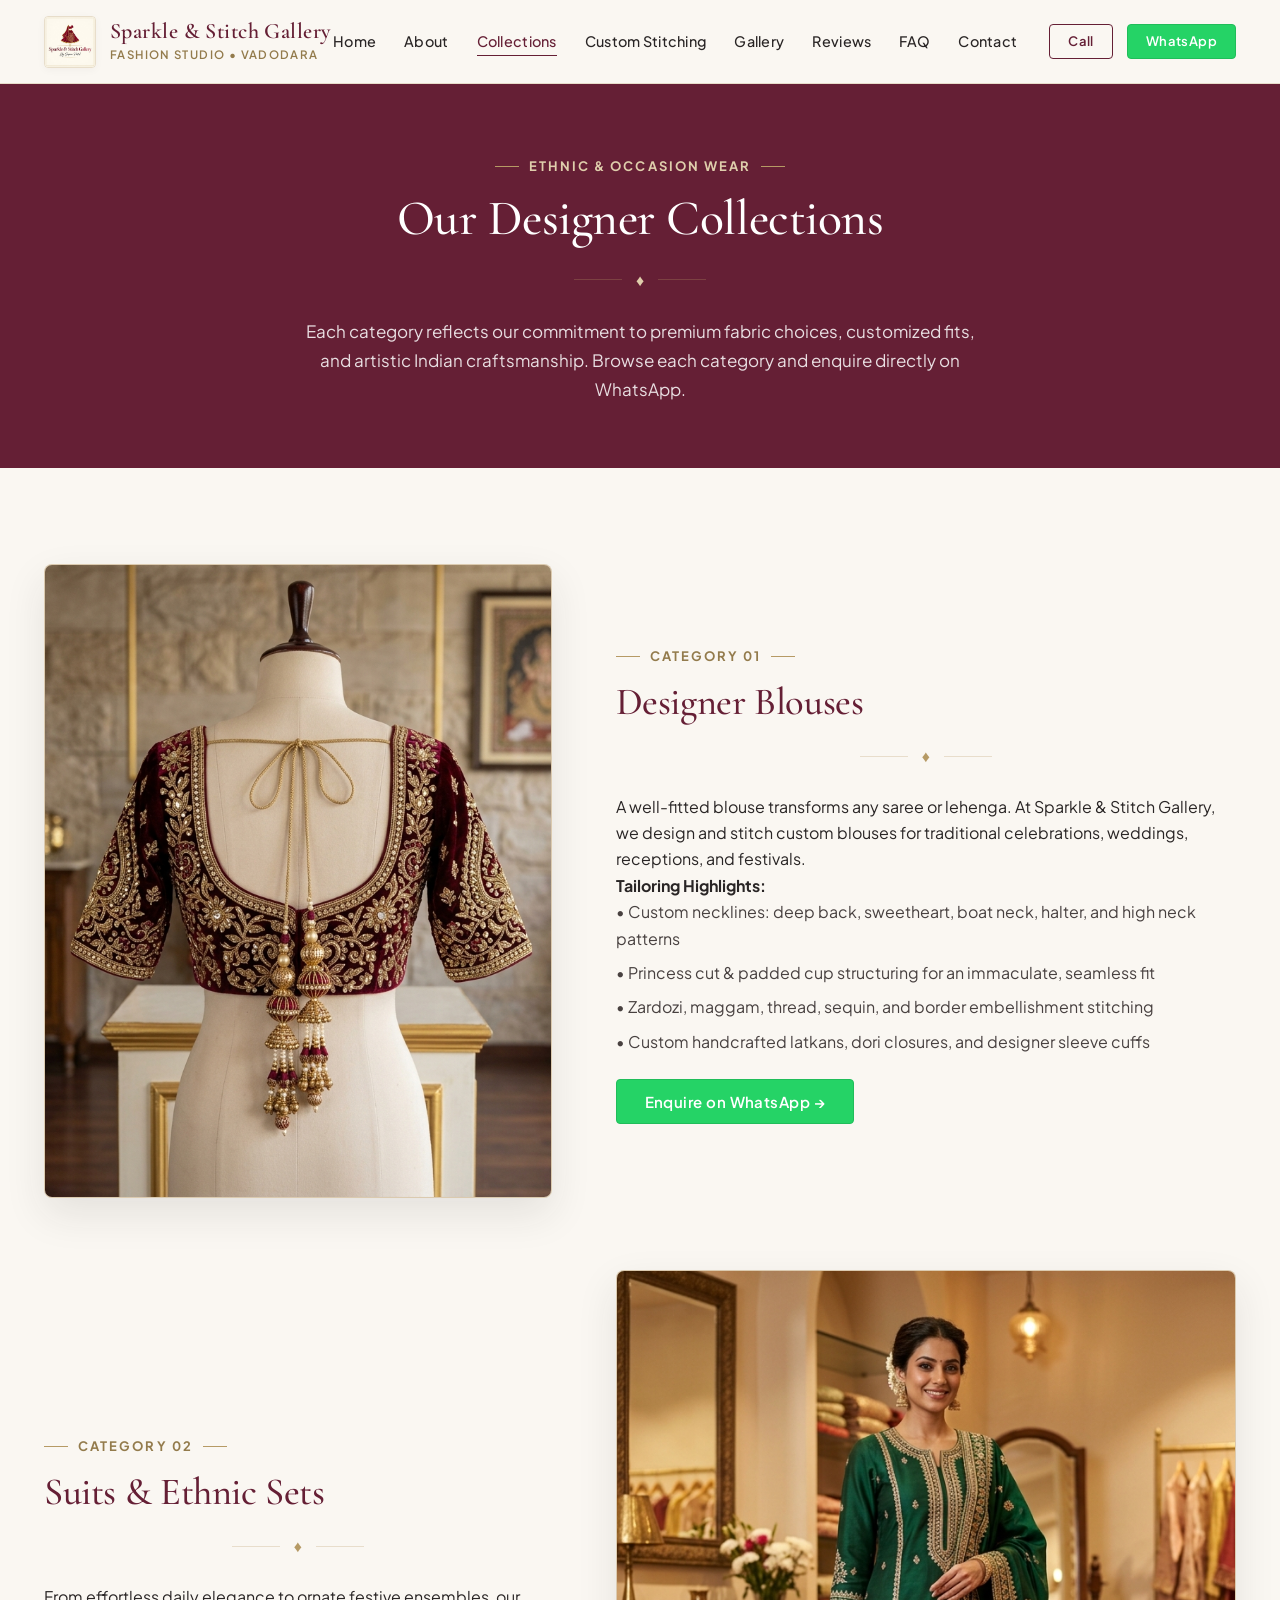
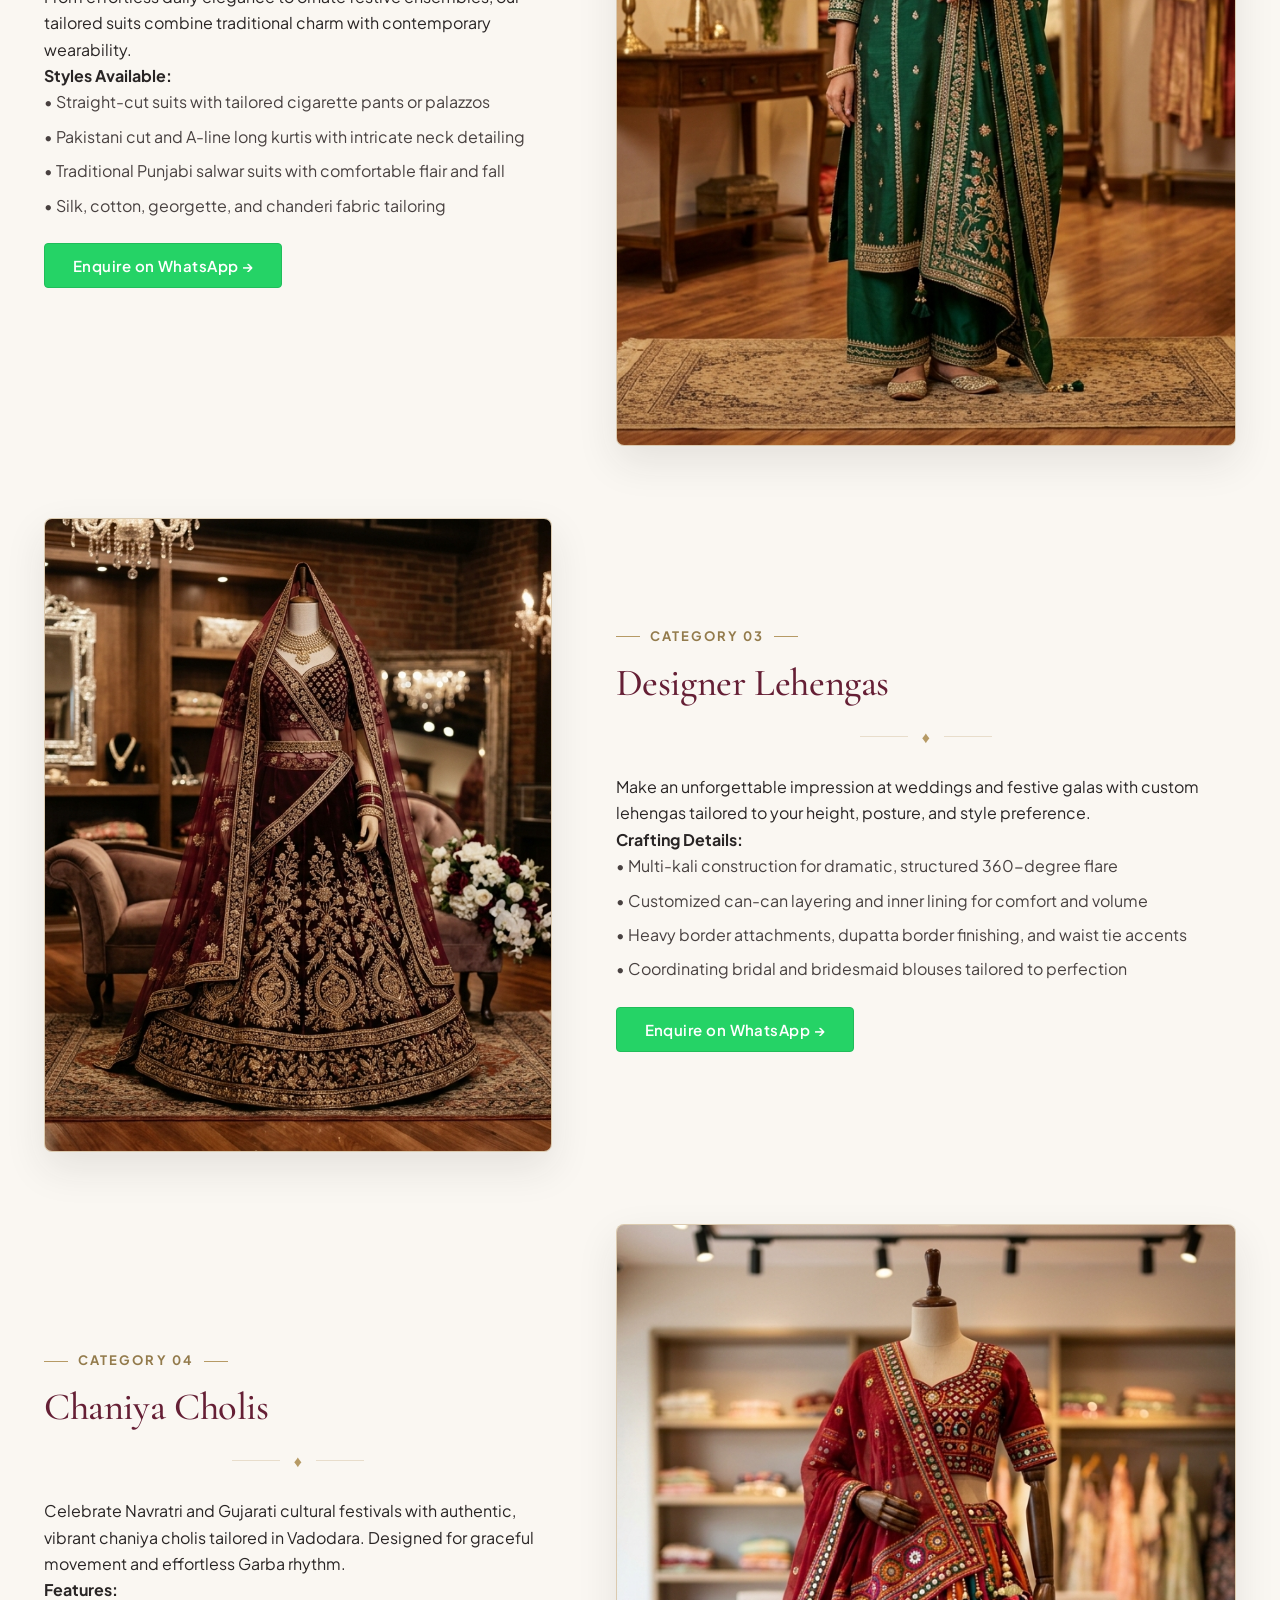
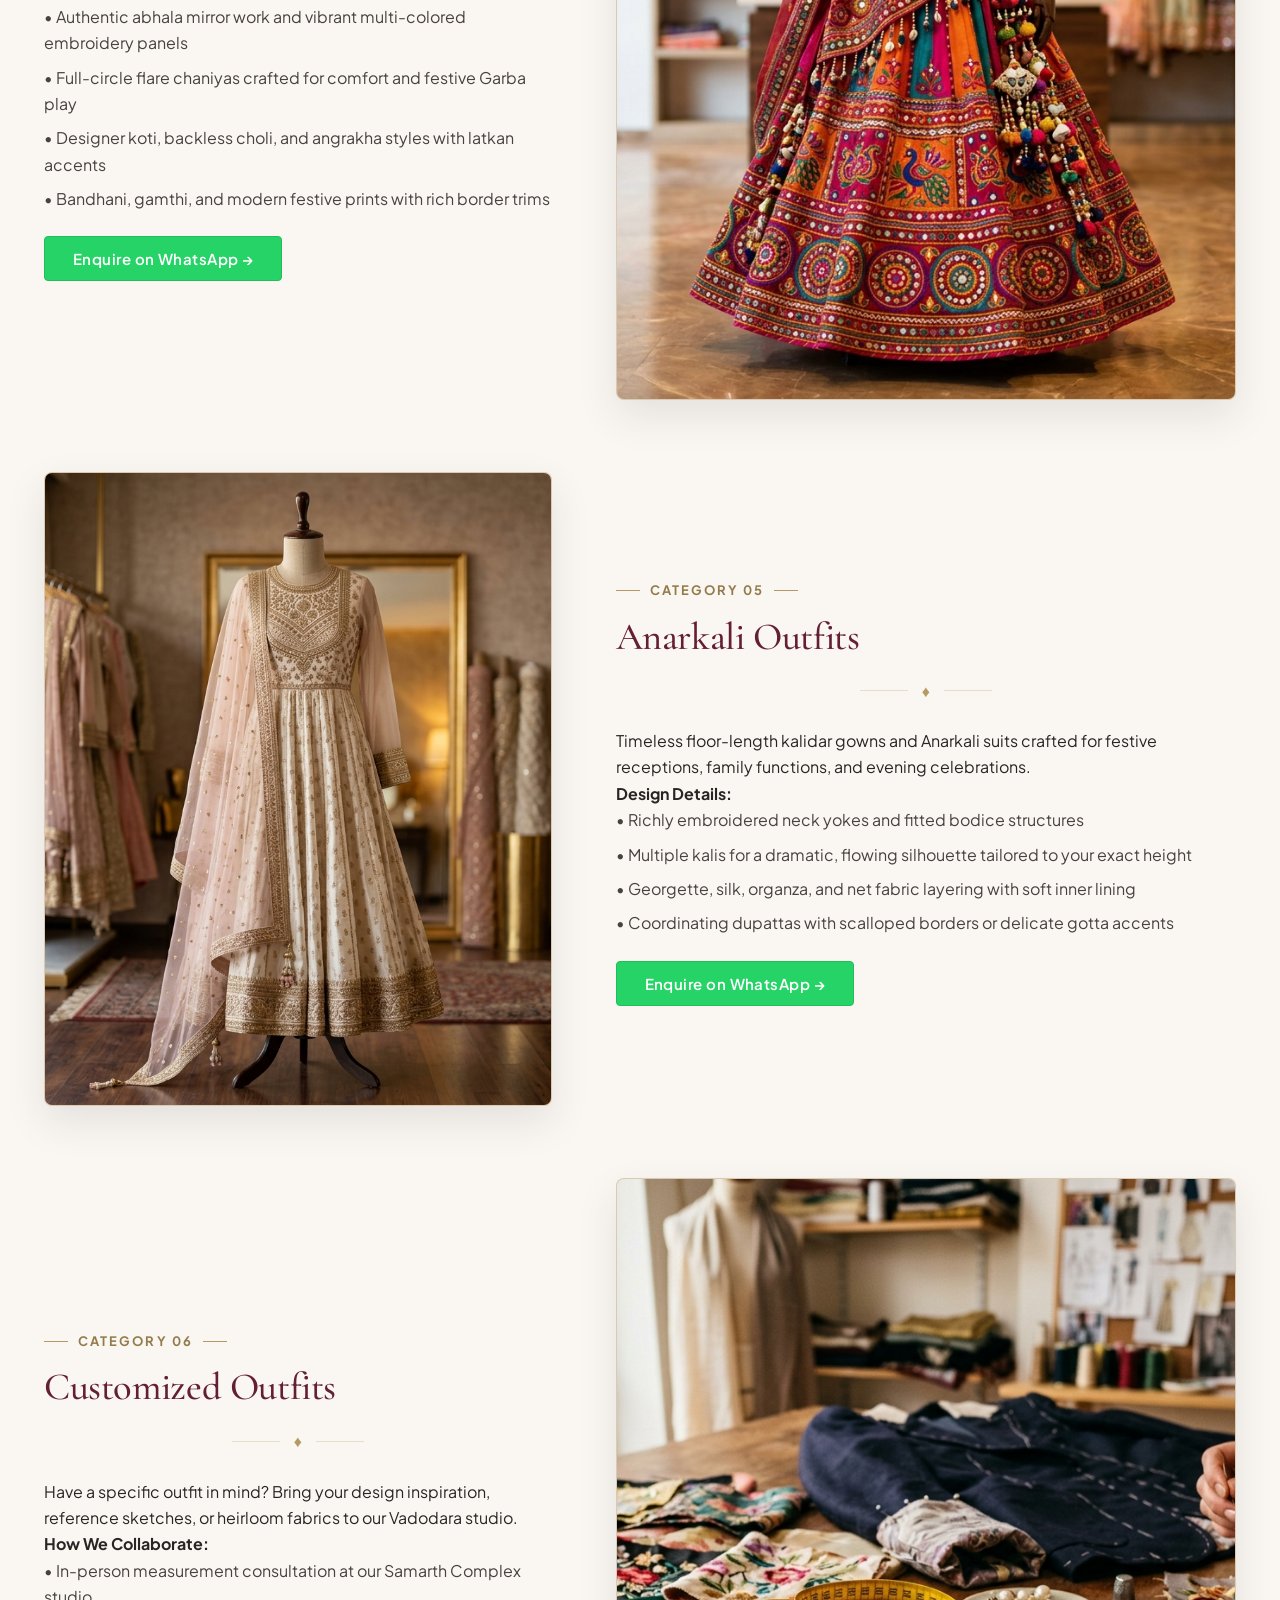
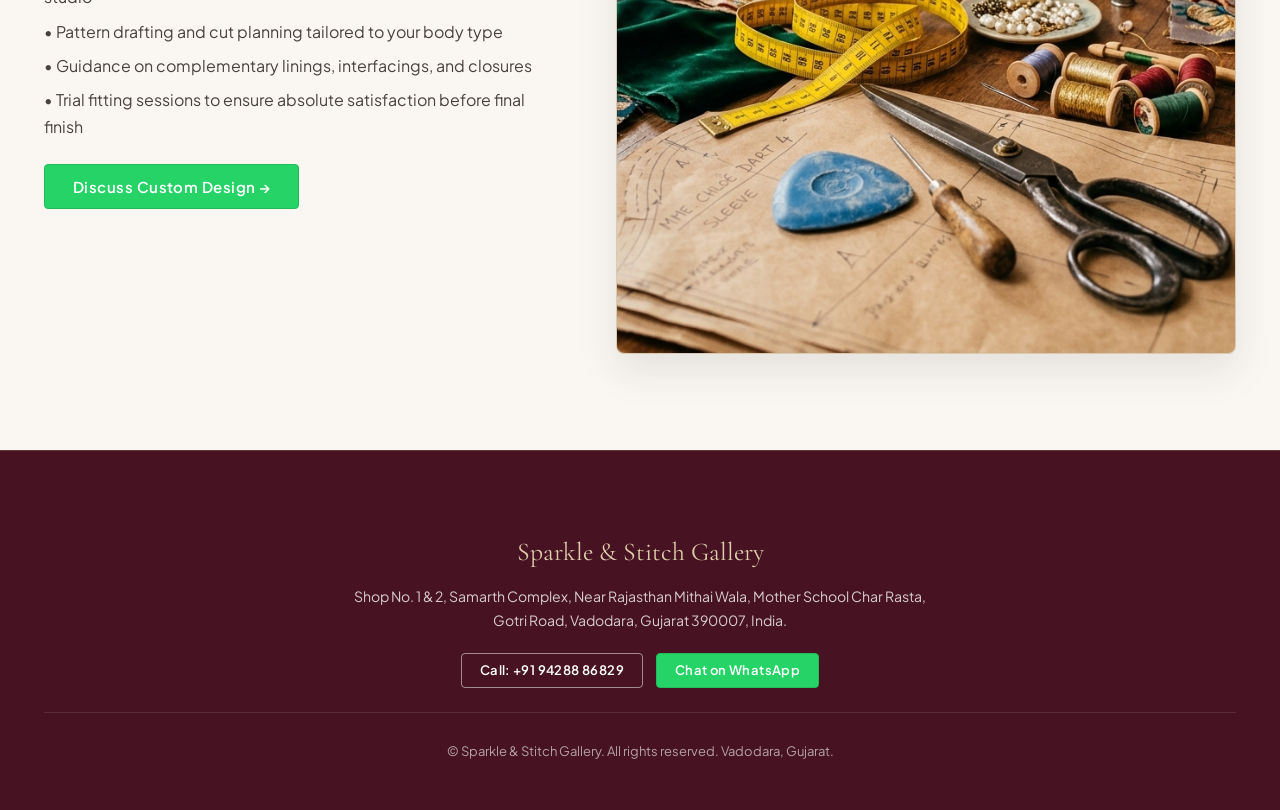
==== collections.html @ fcd7afc2 "Add files via upload" ====
<!DOCTYPE html>
<html lang="en">
<head>
  <meta charset="UTF-8" />
  <meta name="viewport" content="width=device-width, initial-scale=1.0" />
  <title>Our Collections | Sparkle &amp; Stitch Gallery Vadodara</title>
  <meta name="title" content="Our Collections | Sparkle &amp; Stitch Gallery Vadodara" />
  <meta name="description" content="Explore custom-stitched designer blouses, lehengas, Navratri chaniya cholis, suits, and Anarkali outfits at Sparkle &amp; Stitch Gallery, Vadodara." />
  <meta name="keywords" content="Designer blouses Vadodara, Lehengas Vadodara, Chaniya choli Vadodara, Navratri outfits Vadodara, Suits Vadodara, Anarkali Vadodara" />
  <link rel="canonical" href="collections.html" />
  <link rel="icon" type="image/jpeg" href="assets/images/sparkle_and_stitch_logo.jpg" />
  <link rel="preconnect" href="https://fonts.googleapis.com" />
  <link rel="preconnect" href="https://fonts.gstatic.com" crossorigin />
  <link href="https://fonts.googleapis.com/css2?family=Cormorant+Garamond:ital,wght@0,400;0,500;0,600;0,700;1,400;1,600&family=Plus+Jakarta+Sans:wght@300;400;500;600;700&display=swap" rel="stylesheet" />
  <link rel="stylesheet" href="assets/css/style.css" />
</head>
<body>

  <a href="#main-content" class="skip-link">Skip to main content</a>

  <!-- Header -->
  <header class="site-header" role="banner">
    <div class="container nav-container">
      <a href="index.html" class="brand-link" aria-label="Sparkle &amp; Stitch Gallery Home">
        <img src="assets/images/sparkle_and_stitch_logo.jpg" alt="Sparkle &amp; Stitch Gallery Logo" class="brand-logo-img" width="52" height="52" />
        <div class="brand-text">
          <span class="brand-title">Sparkle &amp; Stitch Gallery</span>
          <span class="brand-subtitle">Fashion Studio &bull; Vadodara</span>
        </div>
      </a>

      <nav class="desktop-nav" aria-label="Primary Navigation">
        <ul class="nav-list">
          <li><a href="index.html#home" class="nav-item-link">Home</a></li>
          <li><a href="index.html#about" class="nav-item-link">About</a></li>
          <li><a href="collections.html" class="nav-item-link active">Collections</a></li>
          <li><a href="custom-stitching.html" class="nav-item-link">Custom Stitching</a></li>
          <li><a href="gallery.html" class="nav-item-link">Gallery</a></li>
          <li><a href="index.html#reviews" class="nav-item-link">Reviews</a></li>
          <li><a href="index.html#faq" class="nav-item-link">FAQ</a></li>
          <li><a href="contact.html" class="nav-item-link">Contact</a></li>
        </ul>
        <div class="nav-actions">
          <a href="tel:+919428886829" class="btn btn-secondary btn-sm">Call</a>
          <a href="https://wa.me/919428886829?text=Hello%20Sparkle%20%26%20Stitch%20Gallery%2C%20I%20would%20like%20to%20enquire%20about%20your%20collections." target="_blank" rel="noopener noreferrer" class="btn btn-whatsapp btn-sm">WhatsApp</a>
        </div>
      </nav>

      <button id="mobile-toggle" class="mobile-toggle" aria-label="Toggle navigation menu" aria-expanded="false" aria-controls="mobile-drawer">
        <span class="mobile-toggle-line"></span>
        <span class="mobile-toggle-line"></span>
        <span class="mobile-toggle-line"></span>
      </button>
    </div>
  </header>

  <!-- Mobile Drawer -->
  <div id="mobile-drawer" class="mobile-drawer" aria-hidden="true">
    <ul class="mobile-nav-list">
      <li><a href="index.html#home" class="mobile-nav-link">Home</a></li>
      <li><a href="index.html#about" class="mobile-nav-link">About the Boutique</a></li>
      <li><a href="collections.html" class="mobile-nav-link active">Our Collections</a></li>
      <li><a href="custom-stitching.html" class="mobile-nav-link">Custom Stitching &amp; Services</a></li>
      <li><a href="gallery.html" class="mobile-nav-link">Fashion Gallery</a></li>
      <li><a href="index.html#reviews" class="mobile-nav-link">Customer Reviews</a></li>
      <li><a href="contact.html" class="mobile-nav-link">Contact &amp; Studio Location</a></li>
    </ul>
    <div class="mobile-drawer-footer">
      <a href="tel:+919428886829" class="btn btn-secondary">Call: +91 94288 86829</a>
      <a href="https://wa.me/919428886829" target="_blank" rel="noopener noreferrer" class="btn btn-whatsapp">Chat on WhatsApp</a>
    </div>
  </div>

  <main id="main-content">
    
    <!-- Hero Banner -->
    <section class="section section-burgundy" style="padding-top: 64px; padding-bottom: 64px;">
      <div class="container text-center" style="text-align: center;">
        <div class="section-eyebrow">Ethnic &amp; Occasion Wear</div>
        <h1 class="section-title">Our Designer Collections</h1>
        <div class="boutique-ornament" style="color: var(--color-gold-light);">&diams;</div>
        <p class="section-description" style="max-width: 680px; margin: 0 auto;">
          Each category reflects our commitment to premium fabric choices, customized fits, and artistic Indian craftsmanship. Browse each category and enquire directly on WhatsApp.
        </p>
      </div>
    </section>

    <!-- Detailed Collections Section -->
    <section class="section">
      <div class="container">
        
        <div style="display: flex; flex-direction: column; gap: 72px;">

          <!-- Category 1: Blouses -->
          <article id="blouses" class="about-grid" style="scroll-margin-top: 100px;">
            <div class="about-visual">
              <div class="about-card-portrait">
                <img src="assets/images/cat-blouses.jpg" alt="Designer bridal and festive blouse tailoring" loading="lazy" width="500" height="625" />
              </div>
            </div>
            <div>
              <div class="section-eyebrow">Category 01</div>
              <h2 class="section-title" style="font-size: 2.4rem;">Designer Blouses</h2>
              <div class="boutique-ornament" aria-hidden="true">&diams;</div>
              <p>
                A well-fitted blouse transforms any saree or lehenga. At Sparkle &amp; Stitch Gallery, we design and stitch custom blouses for traditional celebrations, weddings, receptions, and festivals.
              </p>
              <p>
                <strong>Tailoring Highlights:</strong>
              </p>
              <ul style="margin-bottom: 24px; display: flex; flex-direction: column; gap: 8px; color: var(--color-charcoal-light);">
                <li>&bull; Custom necklines: deep back, sweetheart, boat neck, halter, and high neck patterns</li>
                <li>&bull; Princess cut &amp; padded cup structuring for an immaculate, seamless fit</li>
                <li>&bull; Zardozi, maggam, thread, sequin, and border embellishment stitching</li>
                <li>&bull; Custom handcrafted latkans, dori closures, and designer sleeve cuffs</li>
              </ul>
              <a href="https://wa.me/919428886829?text=Hello%20Sparkle%20%26%20Stitch%20Gallery%2C%20I%20would%20like%20to%20enquire%20about%20your%20Designer%20Blouses%20collection%20and%20stitching." target="_blank" rel="noopener noreferrer" class="btn btn-whatsapp">
                Enquire on WhatsApp &rarr;
              </a>
            </div>
          </article>

          <!-- Category 2: Suits -->
          <article id="suits" class="about-grid" style="scroll-margin-top: 100px;">
            <div style="order: 2;">
              <div class="about-card-portrait">
                <img src="assets/images/cat-suits.jpg" alt="Tailored designer Indian suit and palazzo set" loading="lazy" width="500" height="625" />
              </div>
            </div>
            <div style="order: 1;">
              <div class="section-eyebrow">Category 02</div>
              <h2 class="section-title" style="font-size: 2.4rem;">Suits &amp; Ethnic Sets</h2>
              <div class="boutique-ornament" aria-hidden="true">&diams;</div>
              <p>
                From effortless daily elegance to ornate festive ensembles, our tailored suits combine traditional charm with contemporary wearability.
              </p>
              <p>
                <strong>Styles Available:</strong>
              </p>
              <ul style="margin-bottom: 24px; display: flex; flex-direction: column; gap: 8px; color: var(--color-charcoal-light);">
                <li>&bull; Straight-cut suits with tailored cigarette pants or palazzos</li>
                <li>&bull; Pakistani cut and A-line long kurtis with intricate neck detailing</li>
                <li>&bull; Traditional Punjabi salwar suits with comfortable flair and fall</li>
                <li>&bull; Silk, cotton, georgette, and chanderi fabric tailoring</li>
              </ul>
              <a href="https://wa.me/919428886829?text=Hello%20Sparkle%20%26%20Stitch%20Gallery%2C%20I%20would%20like%20to%20enquire%20about%20your%20Suits%20and%20Ethnic%20Sets%20collection." target="_blank" rel="noopener noreferrer" class="btn btn-whatsapp">
                Enquire on WhatsApp &rarr;
              </a>
            </div>
          </article>

          <!-- Category 3: Lehengas -->
          <article id="lehengas" class="about-grid" style="scroll-margin-top: 100px;">
            <div class="about-visual">
              <div class="about-card-portrait">
                <img src="assets/images/cat-lehengas.jpg" alt="Designer bridal lehenga with royal zari work" loading="lazy" width="500" height="625" />
              </div>
            </div>
            <div>
              <div class="section-eyebrow">Category 03</div>
              <h2 class="section-title" style="font-size: 2.4rem;">Designer Lehengas</h2>
              <div class="boutique-ornament" aria-hidden="true">&diams;</div>
              <p>
                Make an unforgettable impression at weddings and festive galas with custom lehengas tailored to your height, posture, and style preference.
              </p>
              <p>
                <strong>Crafting Details:</strong>
              </p>
              <ul style="margin-bottom: 24px; display: flex; flex-direction: column; gap: 8px; color: var(--color-charcoal-light);">
                <li>&bull; Multi-kali construction for dramatic, structured 360-degree flare</li>
                <li>&bull; Customized can-can layering and inner lining for comfort and volume</li>
                <li>&bull; Heavy border attachments, dupatta border finishing, and waist tie accents</li>
                <li>&bull; Coordinating bridal and bridesmaid blouses tailored to perfection</li>
              </ul>
              <a href="https://wa.me/919428886829?text=Hello%20Sparkle%20%26%20Stitch%20Gallery%2C%20I%20would%20like%20to%20enquire%20about%20your%20Designer%20Lehengas%20collection." target="_blank" rel="noopener noreferrer" class="btn btn-whatsapp">
                Enquire on WhatsApp &rarr;
              </a>
            </div>
          </article>

          <!-- Category 4: Chaniya Cholis -->
          <article id="chaniya-cholis" class="about-grid" style="scroll-margin-top: 100px;">
            <div style="order: 2;">
              <div class="about-card-portrait">
                <img src="assets/images/cat-chaniya-choli.jpg" alt="Traditional Gujarati festive chaniya choli for Navratri" loading="lazy" width="500" height="625" />
              </div>
            </div>
            <div style="order: 1;">
              <div class="section-eyebrow">Category 04</div>
              <h2 class="section-title" style="font-size: 2.4rem;">Chaniya Cholis</h2>
              <div class="boutique-ornament" aria-hidden="true">&diams;</div>
              <p>
                Celebrate Navratri and Gujarati cultural festivals with authentic, vibrant chaniya cholis tailored in Vadodara. Designed for graceful movement and effortless Garba rhythm.
              </p>
              <p>
                <strong>Features:</strong>
              </p>
              <ul style="margin-bottom: 24px; display: flex; flex-direction: column; gap: 8px; color: var(--color-charcoal-light);">
                <li>&bull; Authentic abhala mirror work and vibrant multi-colored embroidery panels</li>
                <li>&bull; Full-circle flare chaniyas crafted for comfort and festive Garba play</li>
                <li>&bull; Designer koti, backless choli, and angrakha styles with latkan accents</li>
                <li>&bull; Bandhani, gamthi, and modern festive prints with rich border trims</li>
              </ul>
              <a href="https://wa.me/919428886829?text=Hello%20Sparkle%20%26%20Stitch%20Gallery%2C%20I%20would%20like%20to%20enquire%20about%20your%20Chaniya%20Cholis%20collection%20for%20Navratri." target="_blank" rel="noopener noreferrer" class="btn btn-whatsapp">
                Enquire on WhatsApp &rarr;
              </a>
            </div>
          </article>

          <!-- Category 5: Anarkalis -->
          <article id="anarkalis" class="about-grid" style="scroll-margin-top: 100px;">
            <div class="about-visual">
              <div class="about-card-portrait">
                <img src="assets/images/cat-anarkali.jpg" alt="Graceful floor-length designer Anarkali suit" loading="lazy" width="500" height="625" />
              </div>
            </div>
            <div>
              <div class="section-eyebrow">Category 05</div>
              <h2 class="section-title" style="font-size: 2.4rem;">Anarkali Outfits</h2>
              <div class="boutique-ornament" aria-hidden="true">&diams;</div>
              <p>
                Timeless floor-length kalidar gowns and Anarkali suits crafted for festive receptions, family functions, and evening celebrations.
              </p>
              <p>
                <strong>Design Details:</strong>
              </p>
              <ul style="margin-bottom: 24px; display: flex; flex-direction: column; gap: 8px; color: var(--color-charcoal-light);">
                <li>&bull; Richly embroidered neck yokes and fitted bodice structures</li>
                <li>&bull; Multiple kalis for a dramatic, flowing silhouette tailored to your exact height</li>
                <li>&bull; Georgette, silk, organza, and net fabric layering with soft inner lining</li>
                <li>&bull; Coordinating dupattas with scalloped borders or delicate gotta accents</li>
              </ul>
              <a href="https://wa.me/919428886829?text=Hello%20Sparkle%20%26%20Stitch%20Gallery%2C%20I%20would%20like%20to%20enquire%20about%20your%20Anarkali%20Outfits%20collection." target="_blank" rel="noopener noreferrer" class="btn btn-whatsapp">
                Enquire on WhatsApp &rarr;
              </a>
            </div>
          </article>

          <!-- Category 6: Customized Outfits -->
          <article id="customized" class="about-grid" style="scroll-margin-top: 100px;">
            <div style="order: 2;">
              <div class="about-card-portrait">
                <img src="assets/images/cat-customized.jpg" alt="Custom tailored women's wear craft and measurements" loading="lazy" width="500" height="625" />
              </div>
            </div>
            <div style="order: 1;">
              <div class="section-eyebrow">Category 06</div>
              <h2 class="section-title" style="font-size: 2.4rem;">Customized Outfits</h2>
              <div class="boutique-ornament" aria-hidden="true">&diams;</div>
              <p>
                Have a specific outfit in mind? Bring your design inspiration, reference sketches, or heirloom fabrics to our Vadodara studio.
              </p>
              <p>
                <strong>How We Collaborate:</strong>
              </p>
              <ul style="margin-bottom: 24px; display: flex; flex-direction: column; gap: 8px; color: var(--color-charcoal-light);">
                <li>&bull; In-person measurement consultation at our Samarth Complex studio</li>
                <li>&bull; Pattern drafting and cut planning tailored to your body type</li>
                <li>&bull; Guidance on complementary linings, interfacings, and closures</li>
                <li>&bull; Trial fitting sessions to ensure absolute satisfaction before final finish</li>
              </ul>
              <a href="https://wa.me/919428886829?text=Hello%20Sparkle%20%26%20Stitch%20Gallery%2C%20I%20have%20a%20customized%20outfit%20requirement%20to%20discuss." target="_blank" rel="noopener noreferrer" class="btn btn-whatsapp">
                Discuss Custom Design &rarr;
              </a>
            </div>
          </article>

        </div>

      </div>
    </section>

  </main>

  <!-- Footer -->
  <footer class="site-footer" role="contentinfo">
    <div class="container text-center" style="text-align: center;">
      <div class="footer-brand-title">Sparkle &amp; Stitch Gallery</div>
      <p class="footer-brand-desc" style="max-width: 600px; margin: 0 auto 20px auto;">
        Shop No. 1 &amp; 2, Samarth Complex, Near Rajasthan Mithai Wala, Mother School Char Rasta, Gotri Road, Vadodara, Gujarat 390007, India.
      </p>
      <div style="margin-bottom: 24px;">
        <a href="tel:+919428886829" class="btn btn-outline-white btn-sm">Call: +91 94288 86829</a>
        <a href="https://wa.me/919428886829" target="_blank" rel="noopener noreferrer" class="btn btn-whatsapp btn-sm" style="margin-left: 10px;">Chat on WhatsApp</a>
      </div>
      <div class="footer-bottom" style="justify-content: center;">
        &copy; Sparkle &amp; Stitch Gallery. All rights reserved. Vadodara, Gujarat.
      </div>
    </div>
  </footer>

  <aside class="mobile-sticky-bar" aria-label="Quick contact actions">
    <a href="tel:+919428886829" class="mobile-sticky-btn mobile-sticky-call">Call Studio</a>
    <a href="https://wa.me/919428886829" target="_blank" rel="noopener noreferrer" class="mobile-sticky-btn mobile-sticky-wa">WhatsApp</a>
  </aside>

  <script type="module" src="assets/js/main.js"></script>
</body>
</html>
---- assets/css/style.css ----
/* ==========================================================================
   Sparkle & Stitch Gallery — Boutique Luxury Design System
   Color Palette: Warm Ivory, Soft Beige, Deep Burgundy, Charcoal, Muted Gold
   ========================================================================== */

/* --------------------------------------------------------------------------
   1. CSS Custom Properties & Design Tokens
   -------------------------------------------------------------------------- */
:root {
  --color-ivory: #FAF7F2;
  --color-ivory-warm: #F4EFE6;
  --color-beige: #E8DCCB;
  --color-beige-light: #F6F1EA;
  --color-burgundy: #651F35;
  --color-burgundy-dark: #471323;
  --color-burgundy-light: #832C47;
  --color-gold: #B69A65;
  --color-gold-dark: #937B4C;
  --color-gold-light: #DFCEAC;
  --color-gold-pale: #F8F4EC;
  --color-charcoal: #292525;
  --color-charcoal-light: #484140;
  --color-gray-muted: #6B6462;
  --color-gray-light: #F0ECE6;
  --color-white: #FFFFFF;
  --color-whatsapp: #25D366;
  --color-whatsapp-dark: #1EBE5D;

  --color-border: rgba(182, 154, 101, 0.28);
  --color-border-subtle: rgba(41, 37, 37, 0.08);

  /* Typography */
  --font-serif: 'Cormorant Garamond', 'Playfair Display', Didot, Garamond, Georgia, serif;
  --font-sans: 'Plus Jakarta Sans', -apple-system, BlinkMacSystemFont, 'Segoe UI', Roboto, Helvetica, Arial, sans-serif;

  /* Shadows */
  --shadow-sm: 0 2px 8px rgba(41, 37, 37, 0.04);
  --shadow-md: 0 8px 24px rgba(41, 37, 37, 0.07);
  --shadow-lg: 0 16px 40px rgba(41, 37, 37, 0.1);
  --shadow-gold: 0 6px 20px rgba(182, 154, 101, 0.22);
  --shadow-burgundy: 0 8px 24px rgba(101, 31, 53, 0.25);

  /* Radius */
  --radius-sm: 4px;
  --radius-md: 8px;
  --radius-lg: 16px;
  --radius-full: 9999px;

  /* Layout */
  --container-max: 1240px;
  --header-height: 84px;
  --transition-fast: 0.2s cubic-bezier(0.4, 0, 0.2, 1);
  --transition-normal: 0.35s cubic-bezier(0.4, 0, 0.2, 1);
}

/* --------------------------------------------------------------------------
   2. Reset & Base Styles
   -------------------------------------------------------------------------- */
*, *::before, *::after {
  box-sizing: border-box;
  margin: 0;
  padding: 0;
}

html {
  font-size: 16px;
  scroll-behavior: smooth;
  scroll-padding-top: calc(var(--header-height) + 20px);
  -webkit-text-size-adjust: 100%;
}

body {
  font-family: var(--font-sans);
  background-color: var(--color-ivory);
  color: var(--color-charcoal);
  line-height: 1.65;
  font-weight: 400;
  overflow-x: hidden;
  position: relative;
}

/* Skip link for keyboard accessibility */
.skip-link {
  position: absolute;
  top: -100px;
  left: 20px;
  background: var(--color-burgundy);
  color: var(--color-white);
  padding: 12px 20px;
  z-index: 9999;
  border-radius: var(--radius-sm);
  font-weight: 600;
  text-decoration: none;
  transition: top var(--transition-fast);
}
.skip-link:focus {
  top: 20px;
  outline: 3px solid var(--color-gold);
}

img {
  max-width: 100%;
  height: auto;
  display: block;
}

a {
  color: inherit;
  text-decoration: none;
  transition: color var(--transition-fast);
}

button, input, select, textarea {
  font-family: inherit;
  font-size: inherit;
  color: inherit;
}

button {
  background: none;
  border: none;
  cursor: pointer;
}

ul, ol {
  list-style: none;
}

/* Container */
.container {
  width: 100%;
  max-width: var(--container-max);
  margin-left: auto;
  margin-right: auto;
  padding-left: 24px;
  padding-right: 24px;
}

/* Section Common Spacing */
.section {
  padding-top: 96px;
  padding-bottom: 96px;
  position: relative;
}

.section-alt {
  background-color: var(--color-ivory-warm);
}

.section-burgundy {
  background-color: var(--color-burgundy);
  color: var(--color-white);
}

/* Section Header Editorial Presentation */
.section-header {
  text-align: center;
  max-width: 760px;
  margin: 0 auto 56px auto;
}

.section-eyebrow {
  display: inline-flex;
  align-items: center;
  gap: 10px;
  font-family: var(--font-sans);
  font-size: 0.8125rem;
  letter-spacing: 0.16em;
  text-transform: uppercase;
  color: var(--color-gold-dark);
  font-weight: 700;
  margin-bottom: 12px;
}

.section-burgundy .section-eyebrow {
  color: var(--color-gold-light);
}

.section-eyebrow::before,
.section-eyebrow::after {
  content: "";
  display: inline-block;
  width: 24px;
  height: 1px;
  background-color: var(--color-gold);
}

.section-title {
  font-family: var(--font-serif);
  font-size: clamp(2.1rem, 4vw, 3.1rem);
  font-weight: 500;
  line-height: 1.2;
  color: var(--color-burgundy);
  letter-spacing: -0.01em;
  margin-bottom: 16px;
}

.section-burgundy .section-title {
  color: var(--color-white);
}

.section-description {
  font-size: 1.0625rem;
  color: var(--color-gray-muted);
  line-height: 1.7;
}

.section-burgundy .section-description {
  color: rgba(255, 255, 255, 0.85);
}

/* Decorative Divider Ornament */
.boutique-ornament {
  display: flex;
  align-items: center;
  justify-content: center;
  gap: 14px;
  margin: 18px 0 24px 0;
  color: var(--color-gold);
}
.boutique-ornament::before,
.boutique-ornament::after {
  content: "";
  width: 48px;
  height: 1px;
  background-color: var(--color-border);
}

/* --------------------------------------------------------------------------
   3. Buttons & CTAs
   -------------------------------------------------------------------------- */
.btn {
  display: inline-flex;
  align-items: center;
  justify-content: center;
  gap: 10px;
  padding: 14px 28px;
  border-radius: var(--radius-sm);
  font-size: 0.9375rem;
  font-weight: 600;
  letter-spacing: 0.03em;
  text-align: center;
  transition: all var(--transition-normal);
  cursor: pointer;
  position: relative;
  overflow: hidden;
  line-height: 1;
}

.btn-primary {
  background-color: var(--color-burgundy);
  color: var(--color-white);
  border: 1px solid var(--color-burgundy);
  box-shadow: var(--shadow-sm);
}
.btn-primary:hover, .btn-primary:focus-visible {
  background-color: var(--color-burgundy-dark);
  border-color: var(--color-burgundy-dark);
  box-shadow: var(--shadow-burgundy);
  transform: translateY(-2px);
}

.btn-secondary {
  background-color: transparent;
  color: var(--color-burgundy);
  border: 1px solid var(--color-burgundy);
}
.btn-secondary:hover, .btn-secondary:focus-visible {
  background-color: rgba(101, 31, 53, 0.06);
  color: var(--color-burgundy-dark);
  transform: translateY(-2px);
}

.btn-gold {
  background-color: var(--color-gold);
  color: var(--color-white);
  border: 1px solid var(--color-gold);
}
.btn-gold:hover, .btn-gold:focus-visible {
  background-color: var(--color-gold-dark);
  border-color: var(--color-gold-dark);
  box-shadow: var(--shadow-gold);
  transform: translateY(-2px);
}

.btn-whatsapp {
  background-color: #25D366;
  color: var(--color-white);
  border: 1px solid #20BD5A;
}
.btn-whatsapp:hover, .btn-whatsapp:focus-visible {
  background-color: #1EBE5D;
  box-shadow: 0 6px 18px rgba(37, 211, 102, 0.3);
  transform: translateY(-2px);
}

.btn-outline-white {
  background-color: transparent;
  color: var(--color-white);
  border: 1px solid rgba(255, 255, 255, 0.5);
}
.btn-outline-white:hover, .btn-outline-white:focus-visible {
  background-color: var(--color-white);
  color: var(--color-burgundy);
  transform: translateY(-2px);
}

.btn-sm {
  padding: 10px 18px;
  font-size: 0.8125rem;
}

.btn-icon {
  width: 18px;
  height: 18px;
  flex-shrink: 0;
  fill: currentColor;
}

/* --------------------------------------------------------------------------
   4. Site Header & Navigation
   -------------------------------------------------------------------------- */
.site-header {
  position: sticky;
  top: 0;
  left: 0;
  width: 100%;
  height: var(--header-height);
  background-color: rgba(250, 247, 242, 0.95);
  backdrop-filter: blur(12px);
  -webkit-backdrop-filter: blur(12px);
  border-bottom: 1px solid var(--color-border);
  z-index: 1000;
  transition: background-color var(--transition-normal), box-shadow var(--transition-normal);
}

.site-header.scrolled {
  box-shadow: var(--shadow-md);
  background-color: rgba(250, 247, 242, 0.98);
}

.nav-container {
  display: flex;
  align-items: center;
  justify-content: space-between;
  height: 100%;
}

/* Brand Logo */
.brand-link {
  display: flex;
  align-items: center;
  gap: 14px;
  text-decoration: none;
}

.brand-logo-img {
  width: 52px;
  height: 52px;
  border-radius: var(--radius-sm);
  object-fit: cover;
  border: 1px solid var(--color-border);
  box-shadow: var(--shadow-sm);
}

.brand-text {
  display: flex;
  flex-direction: column;
}

.brand-title {
  font-family: var(--font-serif);
  font-size: 1.375rem;
  font-weight: 600;
  color: var(--color-burgundy);
  letter-spacing: 0.02em;
  line-height: 1.15;
}

.brand-subtitle {
  font-size: 0.72rem;
  letter-spacing: 0.12em;
  text-transform: uppercase;
  color: var(--color-gold-dark);
  font-weight: 600;
}

/* Desktop Navigation Menu */
.desktop-nav {
  display: none;
}

@media (min-width: 992px) {
  .desktop-nav {
    display: flex;
    align-items: center;
    gap: 32px;
  }
}

.nav-list {
  display: flex;
  align-items: center;
  gap: 28px;
}

.nav-item-link {
  font-size: 0.9rem;
  font-weight: 500;
  color: var(--color-charcoal);
  letter-spacing: 0.02em;
  position: relative;
  padding: 6px 0;
  transition: color var(--transition-fast);
}

.nav-item-link::after {
  content: "";
  position: absolute;
  bottom: 0;
  left: 0;
  width: 0%;
  height: 1.5px;
  background-color: var(--color-burgundy);
  transition: width var(--transition-fast);
}

.nav-item-link:hover,
.nav-item-link.active {
  color: var(--color-burgundy);
}

.nav-item-link:hover::after,
.nav-item-link.active::after {
  width: 100%;
}

.nav-actions {
  display: flex;
  align-items: center;
  gap: 14px;
}

/* Mobile Hamburger Toggle */
.mobile-toggle {
  display: flex;
  flex-direction: column;
  justify-content: center;
  gap: 5px;
  width: 44px;
  height: 44px;
  padding: 10px;
  cursor: pointer;
  border-radius: var(--radius-sm);
  transition: background-color var(--transition-fast);
}

@media (min-width: 992px) {
  .mobile-toggle {
    display: none;
  }
}

.mobile-toggle-line {
  width: 100%;
  height: 2px;
  background-color: var(--color-burgundy);
  border-radius: 2px;
  transition: transform var(--transition-normal), opacity var(--transition-normal);
}

.mobile-toggle[aria-expanded="true"] .mobile-toggle-line:nth-child(1) {
  transform: translateY(7px) rotate(45deg);
}
.mobile-toggle[aria-expanded="true"] .mobile-toggle-line:nth-child(2) {
  opacity: 0;
}
.mobile-toggle[aria-expanded="true"] .mobile-toggle-line:nth-child(3) {
  transform: translateY(-7px) rotate(-45deg);
}

/* Mobile Navigation Drawer */
.mobile-drawer {
  position: fixed;
  top: var(--header-height);
  left: 0;
  width: 100%;
  height: calc(100vh - var(--header-height));
  background-color: var(--color-ivory);
  border-top: 1px solid var(--color-border);
  padding: 32px 24px 80px 24px;
  transform: translateX(-100%);
  transition: transform var(--transition-normal);
  overflow-y: auto;
  z-index: 999;
  display: flex;
  flex-direction: column;
  justify-content: space-between;
}

.mobile-drawer.open {
  transform: translateX(0);
}

.mobile-nav-list {
  display: flex;
  flex-direction: column;
  gap: 20px;
}

.mobile-nav-link {
  font-family: var(--font-serif);
  font-size: 1.5rem;
  color: var(--color-charcoal);
  font-weight: 500;
  display: block;
  padding-bottom: 10px;
  border-bottom: 1px solid var(--color-border-subtle);
}

.mobile-nav-link:hover,
.mobile-nav-link.active {
  color: var(--color-burgundy);
  padding-left: 8px;
}

.mobile-drawer-footer {
  margin-top: 36px;
  display: flex;
  flex-direction: column;
  gap: 14px;
}

/* --------------------------------------------------------------------------
   5. Hero Section
   -------------------------------------------------------------------------- */
.hero-section {
  padding-top: 50px;
  padding-bottom: 80px;
  background: radial-gradient(circle at 80% 20%, rgba(232, 220, 203, 0.45) 0%, rgba(250, 247, 242, 1) 70%);
  position: relative;
  overflow: hidden;
}

.hero-grid {
  display: grid;
  grid-template-columns: 1fr;
  gap: 48px;
  align-items: center;
}

@media (min-width: 992px) {
  .hero-grid {
    grid-template-columns: 1.05fr 0.95fr;
    gap: 60px;
  }
}

.hero-content {
  max-width: 620px;
}

.hero-eyebrow {
  display: inline-flex;
  align-items: center;
  gap: 8px;
  font-size: 0.8125rem;
  letter-spacing: 0.15em;
  text-transform: uppercase;
  color: var(--color-gold-dark);
  font-weight: 700;
  margin-bottom: 18px;
  background: rgba(182, 154, 101, 0.12);
  padding: 6px 14px;
  border-radius: var(--radius-full);
}

.hero-eyebrow-dot {
  width: 7px;
  height: 7px;
  border-radius: 50%;
  background-color: var(--color-burgundy);
}

.hero-title {
  font-family: var(--font-serif);
  font-size: clamp(2.5rem, 5vw, 3.8rem);
  font-weight: 500;
  line-height: 1.15;
  color: var(--color-burgundy);
  letter-spacing: -0.015em;
  margin-bottom: 22px;
}

.hero-title-italic {
  font-style: italic;
  font-weight: 400;
  color: var(--color-gold-dark);
}

.hero-subtitle {
  font-size: 1.125rem;
  color: var(--color-charcoal-light);
  line-height: 1.75;
  margin-bottom: 36px;
}

.hero-actions {
  display: flex;
  flex-wrap: wrap;
  gap: 16px;
  margin-bottom: 44px;
}

.hero-highlights {
  display: grid;
  grid-template-columns: repeat(2, 1fr);
  gap: 20px;
  padding-top: 24px;
  border-top: 1px solid var(--color-border);
}

@media (min-width: 576px) {
  .hero-highlights {
    grid-template-columns: repeat(4, 1fr);
  }
}

.highlight-item {
  display: flex;
  flex-direction: column;
}

.highlight-label {
  font-family: var(--font-serif);
  font-size: 1.25rem;
  font-weight: 600;
  color: var(--color-burgundy);
  line-height: 1.2;
}

.highlight-sub {
  font-size: 0.78rem;
  color: var(--color-gray-muted);
  margin-top: 2px;
}

/* Hero Media Display */
.hero-media-wrapper {
  position: relative;
}

.hero-image-frame {
  position: relative;
  border-radius: var(--radius-md);
  overflow: hidden;
  box-shadow: var(--shadow-lg);
  border: 1px solid var(--color-border);
  aspect-ratio: 16 / 11;
  background-color: var(--color-beige);
}

.hero-image {
  width: 100%;
  height: 100%;
  object-fit: cover;
  transition: transform 0.8s ease;
}

.hero-image-frame:hover .hero-image {
  transform: scale(1.03);
}

.hero-floating-badge {
  position: absolute;
  bottom: 24px;
  left: -20px;
  background: var(--color-white);
  padding: 16px 20px;
  border-radius: var(--radius-sm);
  border: 1px solid var(--color-border);
  box-shadow: var(--shadow-md);
  display: flex;
  align-items: center;
  gap: 14px;
  max-width: 260px;
}

@media (max-width: 768px) {
  .hero-floating-badge {
    left: 12px;
    bottom: 12px;
    padding: 10px 14px;
  }
}

.floating-badge-icon {
  width: 36px;
  height: 36px;
  border-radius: 50%;
  background-color: var(--color-gold-pale);
  color: var(--color-gold-dark);
  display: flex;
  align-items: center;
  justify-content: center;
  flex-shrink: 0;
}

.floating-badge-title {
  font-size: 0.84rem;
  font-weight: 700;
  color: var(--color-burgundy);
  line-height: 1.2;
}

.floating-badge-desc {
  font-size: 0.72rem;
  color: var(--color-gray-muted);
}

/* --------------------------------------------------------------------------
   6. About Section
   -------------------------------------------------------------------------- */
.about-grid {
  display: grid;
  grid-template-columns: 1fr;
  gap: 48px;
  align-items: center;
}

@media (min-width: 992px) {
  .about-grid {
    grid-template-columns: 0.9fr 1.1fr;
    gap: 64px;
  }
}

.about-visual {
  position: relative;
}

.about-card-portrait {
  border-radius: var(--radius-md);
  overflow: hidden;
  box-shadow: var(--shadow-lg);
  border: 1px solid var(--color-border);
  aspect-ratio: 4 / 5;
  background-color: var(--color-beige);
}

.about-card-portrait img {
  width: 100%;
  height: 100%;
  object-fit: cover;
}

.about-badge-card {
  position: absolute;
  top: 24px;
  right: -24px;
  background: var(--color-burgundy);
  color: var(--color-white);
  padding: 18px 24px;
  border-radius: var(--radius-sm);
  box-shadow: var(--shadow-md);
  text-align: center;
}

@media (max-width: 768px) {
  .about-badge-card {
    right: 12px;
    top: 12px;
    padding: 12px 18px;
  }
}

.about-badge-num {
  font-family: var(--font-serif);
  font-size: 2rem;
  line-height: 1;
  color: var(--color-gold-light);
  font-weight: 600;
}

.about-badge-text {
  font-size: 0.75rem;
  text-transform: uppercase;
  letter-spacing: 0.08em;
  margin-top: 4px;
}

.about-text p {
  margin-bottom: 20px;
  font-size: 1.0625rem;
  line-height: 1.8;
  color: var(--color-charcoal-light);
}

.about-features {
  display: grid;
  grid-template-columns: repeat(1, 1fr);
  gap: 18px;
  margin: 32px 0;
}

@media (min-width: 576px) {
  .about-features {
    grid-template-columns: repeat(2, 1fr);
  }
}

.about-feature-box {
  display: flex;
  gap: 14px;
  align-items: flex-start;
  padding: 16px;
  background: var(--color-white);
  border: 1px solid var(--color-border-subtle);
  border-radius: var(--radius-sm);
  transition: border-color var(--transition-fast);
}

.about-feature-box:hover {
  border-color: var(--color-gold);
}

.about-feature-icon {
  width: 24px;
  height: 24px;
  color: var(--color-burgundy);
  flex-shrink: 0;
  margin-top: 2px;
}

.about-feature-title {
  font-family: var(--font-serif);
  font-size: 1.125rem;
  color: var(--color-burgundy);
  font-weight: 600;
}

.about-feature-desc {
  font-size: 0.8125rem;
  color: var(--color-gray-muted);
  line-height: 1.5;
  margin-top: 2px;
}

/* --------------------------------------------------------------------------
   7. Collections Section
   -------------------------------------------------------------------------- */
.collections-grid {
  display: grid;
  grid-template-columns: 1fr;
  gap: 32px;
}

@media (min-width: 640px) {
  .collections-grid {
    grid-template-columns: repeat(2, 1fr);
  }
}

@media (min-width: 1024px) {
  .collections-grid {
    grid-template-columns: repeat(3, 1fr);
  }
}

.collection-card {
  background: var(--color-white);
  border-radius: var(--radius-sm);
  overflow: hidden;
  border: 1px solid var(--color-border);
  box-shadow: var(--shadow-sm);
  display: flex;
  flex-direction: column;
  transition: transform var(--transition-normal), box-shadow var(--transition-normal), border-color var(--transition-normal);
}

.collection-card:hover {
  transform: translateY(-6px);
  box-shadow: var(--shadow-lg);
  border-color: var(--color-gold);
}

.collection-media {
  position: relative;
  aspect-ratio: 4 / 3;
  overflow: hidden;
  background-color: var(--color-beige-light);
}

.collection-img {
  width: 100%;
  height: 100%;
  object-fit: cover;
  transition: transform 0.6s ease;
}

.collection-card:hover .collection-img {
  transform: scale(1.05);
}

.collection-badge {
  position: absolute;
  top: 14px;
  left: 14px;
  background: rgba(255, 255, 255, 0.94);
  backdrop-filter: blur(6px);
  color: var(--color-burgundy);
  font-size: 0.72rem;
  font-weight: 700;
  text-transform: uppercase;
  letter-spacing: 0.1em;
  padding: 6px 12px;
  border-radius: var(--radius-sm);
  border: 1px solid var(--color-border);
}

.collection-body {
  padding: 24px;
  display: flex;
  flex-direction: column;
  flex-grow: 1;
}

.collection-title {
  font-family: var(--font-serif);
  font-size: 1.5rem;
  color: var(--color-burgundy);
  font-weight: 600;
  line-height: 1.25;
  margin-bottom: 10px;
}

.collection-desc {
  font-size: 0.9rem;
  color: var(--color-gray-muted);
  line-height: 1.6;
  margin-bottom: 20px;
  flex-grow: 1;
}

.collection-footer {
  display: flex;
  align-items: center;
  justify-content: space-between;
  gap: 12px;
  padding-top: 16px;
  border-top: 1px solid var(--color-border-subtle);
}

/* --------------------------------------------------------------------------
   8. Custom Stitching Services Section
   -------------------------------------------------------------------------- */
.services-grid {
  display: grid;
  grid-template-columns: 1fr;
  gap: 28px;
}

@media (min-width: 640px) {
  .services-grid {
    grid-template-columns: repeat(2, 1fr);
  }
}

@media (min-width: 1024px) {
  .services-grid {
    grid-template-columns: repeat(3, 1fr);
  }
}

.service-card {
  background: var(--color-white);
  border-radius: var(--radius-sm);
  padding: 28px;
  border: 1px solid var(--color-border);
  box-shadow: var(--shadow-sm);
  display: flex;
  flex-direction: column;
  position: relative;
  transition: all var(--transition-normal);
}

.service-card:hover {
  transform: translateY(-4px);
  box-shadow: var(--shadow-md);
  border-color: var(--color-gold);
}

.service-icon-box {
  width: 48px;
  height: 48px;
  border-radius: var(--radius-sm);
  background-color: var(--color-gold-pale);
  color: var(--color-burgundy);
  display: flex;
  align-items: center;
  justify-content: center;
  margin-bottom: 20px;
}

.service-icon-box svg {
  width: 24px;
  height: 24px;
}

.service-title {
  font-family: var(--font-serif);
  font-size: 1.35rem;
  color: var(--color-burgundy);
  font-weight: 600;
  margin-bottom: 10px;
  line-height: 1.3;
}

.service-desc {
  font-size: 0.9rem;
  color: var(--color-gray-muted);
  line-height: 1.6;
  margin-bottom: 22px;
  flex-grow: 1;
}

.service-link {
  display: inline-flex;
  align-items: center;
  gap: 8px;
  font-size: 0.875rem;
  font-weight: 600;
  color: var(--color-burgundy);
  transition: gap var(--transition-fast), color var(--transition-fast);
}

.service-link:hover {
  color: var(--color-gold-dark);
  gap: 12px;
}

/* Service Consultation Callout Box */
.service-callout {
  margin-top: 56px;
  background: var(--color-white);
  border: 1px solid var(--color-border);
  border-radius: var(--radius-md);
  padding: 36px;
  display: flex;
  flex-direction: column;
  align-items: center;
  text-align: center;
  gap: 20px;
  box-shadow: var(--shadow-md);
}

@media (min-width: 768px) {
  .service-callout {
    flex-direction: row;
    justify-content: space-between;
    text-align: left;
  }
}

.service-callout-text h3 {
  font-family: var(--font-serif);
  font-size: 1.65rem;
  color: var(--color-burgundy);
  margin-bottom: 6px;
}

.service-callout-text p {
  color: var(--color-gray-muted);
  font-size: 0.95rem;
}

/* --------------------------------------------------------------------------
   9. Visual Lookbook & Gallery Section
   -------------------------------------------------------------------------- */
.gallery-filters {
  display: flex;
  flex-wrap: wrap;
  justify-content: center;
  gap: 10px;
  margin-bottom: 40px;
}

.gallery-filter-btn {
  padding: 10px 20px;
  border-radius: var(--radius-full);
  font-size: 0.84rem;
  font-weight: 600;
  letter-spacing: 0.04em;
  background: var(--color-white);
  color: var(--color-charcoal);
  border: 1px solid var(--color-border);
  transition: all var(--transition-fast);
}

.gallery-filter-btn:hover,
.gallery-filter-btn.active {
  background: var(--color-burgundy);
  color: var(--color-white);
  border-color: var(--color-burgundy);
  box-shadow: var(--shadow-sm);
}

.gallery-grid {
  display: grid;
  grid-template-columns: 1fr;
  gap: 24px;
}

@media (min-width: 576px) {
  .gallery-grid {
    grid-template-columns: repeat(2, 1fr);
  }
}

@media (min-width: 992px) {
  .gallery-grid {
    grid-template-columns: repeat(4, 1fr);
  }
}

.gallery-item {
  position: relative;
  aspect-ratio: 1 / 1;
  border-radius: var(--radius-sm);
  overflow: hidden;
  border: 1px solid var(--color-border);
  box-shadow: var(--shadow-sm);
  background: var(--color-beige-light);
  cursor: pointer;
  transition: transform var(--transition-normal), box-shadow var(--transition-normal);
}

.gallery-item:hover {
  transform: translateY(-4px);
  box-shadow: var(--shadow-md);
}

.gallery-thumb {
  width: 100%;
  height: 100%;
  object-fit: cover;
  transition: transform 0.6s ease;
}

.gallery-item:hover .gallery-thumb {
  transform: scale(1.06);
}

.gallery-overlay {
  position: absolute;
  inset: 0;
  background: linear-gradient(to top, rgba(71, 19, 35, 0.92) 0%, rgba(71, 19, 35, 0.2) 60%, transparent 100%);
  display: flex;
  flex-direction: column;
  justify-content: flex-end;
  padding: 20px;
  opacity: 0;
  transition: opacity var(--transition-normal);
}

.gallery-item:hover .gallery-overlay,
.gallery-item:focus-visible .gallery-overlay {
  opacity: 1;
}

.gallery-item-category {
  font-size: 0.72rem;
  letter-spacing: 0.1em;
  text-transform: uppercase;
  color: var(--color-gold-light);
  font-weight: 700;
}

.gallery-item-title {
  font-family: var(--font-serif);
  font-size: 1.15rem;
  color: var(--color-white);
  line-height: 1.25;
  margin: 4px 0 12px 0;
}

.gallery-item-actions {
  display: flex;
  gap: 8px;
}

/* Lightbox Modal */
.lightbox-modal {
  position: fixed;
  inset: 0;
  background: rgba(41, 37, 37, 0.94);
  backdrop-filter: blur(8px);
  z-index: 2000;
  display: none;
  align-items: center;
  justify-content: center;
  padding: 24px;
}

.lightbox-modal.active {
  display: flex;
}

.lightbox-content {
  position: relative;
  max-width: 900px;
  width: 100%;
  max-height: 90vh;
  display: flex;
  flex-direction: column;
  background: var(--color-white);
  border-radius: var(--radius-md);
  overflow: hidden;
  box-shadow: var(--shadow-lg);
  border: 1px solid var(--color-border);
}

@media (min-width: 768px) {
  .lightbox-content {
    flex-direction: row;
    max-height: 620px;
  }
}

.lightbox-media {
  flex: 1.2;
  background: #000;
  display: flex;
  align-items: center;
  justify-content: center;
  overflow: hidden;
  position: relative;
}

.lightbox-media img {
  width: 100%;
  height: 100%;
  object-fit: contain;
}

.lightbox-details {
  flex: 0.8;
  padding: 32px;
  display: flex;
  flex-direction: column;
  justify-content: space-between;
  overflow-y: auto;
}

.lightbox-close-btn {
  position: absolute;
  top: 14px;
  right: 14px;
  width: 36px;
  height: 36px;
  border-radius: 50%;
  background: rgba(255, 255, 255, 0.9);
  color: var(--color-charcoal);
  display: flex;
  align-items: center;
  justify-content: center;
  cursor: pointer;
  z-index: 10;
  box-shadow: var(--shadow-sm);
  transition: all var(--transition-fast);
}

.lightbox-close-btn:hover {
  background: var(--color-burgundy);
  color: var(--color-white);
}

.lightbox-nav-btn {
  position: absolute;
  top: 50%;
  transform: translateY(-50%);
  width: 44px;
  height: 44px;
  border-radius: 50%;
  background: rgba(255, 255, 255, 0.8);
  color: var(--color-burgundy);
  display: flex;
  align-items: center;
  justify-content: center;
  cursor: pointer;
  z-index: 10;
  transition: all var(--transition-fast);
}

.lightbox-nav-btn:hover {
  background: var(--color-burgundy);
  color: var(--color-white);
}

.lightbox-prev-btn { left: 14px; }
.lightbox-next-btn { right: 14px; }

/* --------------------------------------------------------------------------
   10. Customer Reviews Section
   -------------------------------------------------------------------------- */
.reviews-container {
  display: flex;
  flex-direction: column;
  gap: 40px;
}

.reviews-badge-bar {
  display: flex;
  align-items: center;
  justify-content: center;
  gap: 16px;
  background: var(--color-white);
  padding: 16px 28px;
  border-radius: var(--radius-full);
  border: 1px solid var(--color-border);
  box-shadow: var(--shadow-sm);
  max-width: fit-content;
  margin: 0 auto;
}

.google-g-icon {
  width: 22px;
  height: 22px;
}

.reviews-badge-text {
  font-size: 0.9rem;
  font-weight: 600;
  color: var(--color-charcoal);
}

.reviews-grid {
  display: grid;
  grid-template-columns: 1fr;
  gap: 28px;
}

@media (min-width: 768px) {
  .reviews-grid {
    grid-template-columns: repeat(3, 1fr);
  }
}

.review-card {
  background: var(--color-white);
  border-radius: var(--radius-md);
  padding: 32px 28px;
  border: 1px solid var(--color-border);
  box-shadow: var(--shadow-sm);
  display: flex;
  flex-direction: column;
  justify-content: space-between;
  position: relative;
  transition: all var(--transition-normal);
}

.review-card:hover {
  transform: translateY(-4px);
  box-shadow: var(--shadow-md);
  border-color: var(--color-gold);
}

.review-quote-mark {
  font-family: var(--font-serif);
  font-size: 3.5rem;
  line-height: 1;
  color: var(--color-gold-light);
  margin-bottom: -10px;
}

.review-text {
  font-size: 1.05rem;
  font-style: italic;
  color: var(--color-charcoal);
  line-height: 1.7;
  margin-bottom: 24px;
}

.review-author-wrap {
  display: flex;
  align-items: center;
  justify-content: space-between;
  padding-top: 18px;
  border-top: 1px solid var(--color-border-subtle);
}

.review-author-name {
  font-family: var(--font-serif);
  font-size: 1.15rem;
  color: var(--color-burgundy);
  font-weight: 600;
}

.review-verified-pill {
  display: inline-flex;
  align-items: center;
  gap: 4px;
  font-size: 0.72rem;
  color: var(--color-gold-dark);
  font-weight: 700;
  text-transform: uppercase;
  letter-spacing: 0.05em;
}

.reviews-cta-wrap {
  text-align: center;
  margin-top: 20px;
}

/* --------------------------------------------------------------------------
   11. How It Works Section
   -------------------------------------------------------------------------- */
.process-grid {
  display: grid;
  grid-template-columns: 1fr;
  gap: 28px;
  position: relative;
}

@media (min-width: 576px) {
  .process-grid {
    grid-template-columns: repeat(2, 1fr);
  }
}

@media (min-width: 1024px) {
  .process-grid {
    grid-template-columns: repeat(4, 1fr);
  }
}

.process-card {
  background: var(--color-white);
  border-radius: var(--radius-sm);
  padding: 32px 24px;
  border: 1px solid var(--color-border);
  box-shadow: var(--shadow-sm);
  position: relative;
  transition: all var(--transition-normal);
}

.process-card:hover {
  transform: translateY(-4px);
  border-color: var(--color-gold);
  box-shadow: var(--shadow-md);
}

.process-num {
  font-family: var(--font-serif);
  font-size: 2.2rem;
  font-weight: 600;
  color: var(--color-gold);
  line-height: 1;
  margin-bottom: 16px;
}

.process-title {
  font-family: var(--font-serif);
  font-size: 1.3rem;
  color: var(--color-burgundy);
  font-weight: 600;
  margin-bottom: 10px;
}

.process-desc {
  font-size: 0.88rem;
  color: var(--color-gray-muted);
  line-height: 1.6;
}

/* --------------------------------------------------------------------------
   12. FAQ Accordion Section
   -------------------------------------------------------------------------- */
.faq-list {
  max-width: 820px;
  margin: 0 auto;
  display: flex;
  flex-direction: column;
  gap: 16px;
}

.faq-item {
  background: var(--color-white);
  border: 1px solid var(--color-border);
  border-radius: var(--radius-sm);
  overflow: hidden;
  box-shadow: var(--shadow-sm);
  transition: border-color var(--transition-fast);
}

.faq-item:hover {
  border-color: var(--color-gold);
}

.faq-button {
  width: 100%;
  padding: 22px 24px;
  display: flex;
  align-items: center;
  justify-content: space-between;
  gap: 16px;
  text-align: left;
  font-family: var(--font-serif);
  font-size: 1.25rem;
  font-weight: 600;
  color: var(--color-burgundy);
  cursor: pointer;
}

.faq-chevron {
  width: 20px;
  height: 20px;
  flex-shrink: 0;
  color: var(--color-gold-dark);
  transition: transform var(--transition-normal);
}

.faq-button[aria-expanded="true"] .faq-chevron {
  transform: rotate(180deg);
}

.faq-content {
  padding: 0 24px 22px 24px;
  display: none;
  font-size: 0.95rem;
  color: var(--color-charcoal-light);
  line-height: 1.7;
  border-top: 1px dashed var(--color-border-subtle);
  padding-top: 16px;
}

.faq-content.open {
  display: block;
}

/* --------------------------------------------------------------------------
   13. Contact & Location Section
   -------------------------------------------------------------------------- */
.contact-grid {
  display: grid;
  grid-template-columns: 1fr;
  gap: 48px;
}

@media (min-width: 992px) {
  .contact-grid {
    grid-template-columns: 1fr 1fr;
    gap: 60px;
  }
}

.contact-info-panel {
  display: flex;
  flex-direction: column;
  gap: 28px;
}

.contact-card-box {
  background: var(--color-white);
  border-radius: var(--radius-sm);
  padding: 28px;
  border: 1px solid var(--color-border);
  box-shadow: var(--shadow-sm);
}

.contact-detail-row {
  display: flex;
  gap: 16px;
  margin-bottom: 24px;
}
.contact-detail-row:last-child {
  margin-bottom: 0;
}

.contact-icon-bubble {
  width: 44px;
  height: 44px;
  border-radius: var(--radius-sm);
  background-color: var(--color-gold-pale);
  color: var(--color-burgundy);
  display: flex;
  align-items: center;
  justify-content: center;
  flex-shrink: 0;
}

.contact-detail-title {
  font-size: 0.8125rem;
  text-transform: uppercase;
  letter-spacing: 0.08em;
  color: var(--color-gray-muted);
  font-weight: 700;
  margin-bottom: 4px;
}

.contact-detail-value {
  font-size: 1rem;
  color: var(--color-charcoal);
  font-weight: 500;
  line-height: 1.5;
}

.contact-actions-bar {
  display: flex;
  flex-wrap: wrap;
  gap: 12px;
  margin-top: 24px;
  padding-top: 20px;
  border-top: 1px solid var(--color-border-subtle);
}

/* Custom Outfit Requirement Builder Form */
.enquiry-builder-card {
  background: var(--color-white);
  border-radius: var(--radius-md);
  padding: 36px;
  border: 1px solid var(--color-border);
  box-shadow: var(--shadow-md);
}

.enquiry-builder-title {
  font-family: var(--font-serif);
  font-size: 1.75rem;
  color: var(--color-burgundy);
  margin-bottom: 8px;
}

.enquiry-builder-desc {
  font-size: 0.9rem;
  color: var(--color-gray-muted);
  margin-bottom: 24px;
}

.form-group {
  margin-bottom: 18px;
}

.form-label {
  display: block;
  font-size: 0.85rem;
  font-weight: 600;
  color: var(--color-charcoal);
  margin-bottom: 6px;
}

.form-control {
  width: 100%;
  padding: 12px 14px;
  border: 1px solid var(--color-border);
  border-radius: var(--radius-sm);
  background: var(--color-ivory);
  font-size: 0.9375rem;
  color: var(--color-charcoal);
  transition: border-color var(--transition-fast), background-color var(--transition-fast);
}

.form-control:focus {
  outline: none;
  border-color: var(--color-burgundy);
  background: var(--color-white);
}

textarea.form-control {
  resize: vertical;
  min-height: 90px;
}

/* Map Frame */
.map-frame-wrapper {
  margin-top: 48px;
  border-radius: var(--radius-md);
  overflow: hidden;
  border: 1px solid var(--color-border);
  box-shadow: var(--shadow-md);
  height: 380px;
  background-color: var(--color-beige);
}

.map-frame-wrapper iframe {
  width: 100%;
  height: 100%;
  border: none;
}

/* --------------------------------------------------------------------------
   14. Site Footer
   -------------------------------------------------------------------------- */
.site-footer {
  background-color: var(--color-burgundy-dark);
  color: var(--color-white);
  padding-top: 80px;
  padding-bottom: 110px; /* spacing for mobile sticky bar */
  border-top: 1px solid rgba(182, 154, 101, 0.3);
}

@media (min-width: 768px) {
  .site-footer {
    padding-bottom: 48px;
  }
}

.footer-grid {
  display: grid;
  grid-template-columns: 1fr;
  gap: 48px;
  margin-bottom: 56px;
}

@media (min-width: 576px) {
  .footer-grid {
    grid-template-columns: repeat(2, 1fr);
  }
}

@media (min-width: 992px) {
  .footer-grid {
    grid-template-columns: 1.3fr 0.9fr 0.9fr 1fr;
  }
}

.footer-brand-title {
  font-family: var(--font-serif);
  font-size: 1.6rem;
  color: var(--color-gold-light);
  margin-bottom: 12px;
}

.footer-brand-desc {
  font-size: 0.88rem;
  color: rgba(255, 255, 255, 0.78);
  line-height: 1.7;
  margin-bottom: 20px;
}

.footer-heading {
  font-family: var(--font-serif);
  font-size: 1.25rem;
  color: var(--color-gold-light);
  margin-bottom: 18px;
  position: relative;
  padding-bottom: 8px;
}

.footer-heading::after {
  content: "";
  position: absolute;
  bottom: 0;
  left: 0;
  width: 28px;
  height: 1.5px;
  background-color: var(--color-gold);
}

.footer-links-list {
  display: flex;
  flex-direction: column;
  gap: 10px;
}

.footer-link {
  font-size: 0.88rem;
  color: rgba(255, 255, 255, 0.78);
  transition: color var(--transition-fast), padding-left var(--transition-fast);
}

.footer-link:hover {
  color: var(--color-gold-light);
  padding-left: 4px;
}

.footer-bottom {
  padding-top: 28px;
  border-top: 1px solid rgba(255, 255, 255, 0.1);
  display: flex;
  flex-direction: column;
  gap: 12px;
  align-items: center;
  justify-content: space-between;
  text-align: center;
  font-size: 0.8125rem;
  color: rgba(255, 255, 255, 0.6);
}

@media (min-width: 768px) {
  .footer-bottom {
    flex-direction: row;
    text-align: left;
  }
}

/* --------------------------------------------------------------------------
   15. Sticky Mobile Action Bar
   -------------------------------------------------------------------------- */
.mobile-sticky-bar {
  position: fixed;
  bottom: 0;
  left: 0;
  width: 100%;
  background: var(--color-white);
  border-top: 1px solid var(--color-border);
  box-shadow: 0 -4px 16px rgba(41, 37, 37, 0.08);
  padding: 10px 16px;
  display: flex;
  align-items: center;
  gap: 12px;
  z-index: 990;
  transition: transform var(--transition-normal);
}

@media (min-width: 768px) {
  .mobile-sticky-bar {
    display: none;
  }
}

.mobile-sticky-btn {
  flex: 1;
  display: flex;
  align-items: center;
  justify-content: center;
  gap: 8px;
  padding: 12px 14px;
  border-radius: var(--radius-sm);
  font-size: 0.88rem;
  font-weight: 700;
  line-height: 1;
}

.mobile-sticky-call {
  background-color: var(--color-burgundy);
  color: var(--color-white);
}

.mobile-sticky-wa {
  background-color: #25D366;
  color: var(--color-white);
}

/* --------------------------------------------------------------------------
   16. Accessibility & Reduced Motion
   -------------------------------------------------------------------------- */
:focus-visible {
  outline: 2px solid var(--color-burgundy);
  outline-offset: 3px;
}

@media (prefers-reduced-motion: reduce) {
  *, *::before, *::after {
    animation-duration: 0.01ms !important;
    animation-iteration-count: 1 !important;
    transition-duration: 0.01ms !important;
    scroll-behavior: auto !important;
  }
}
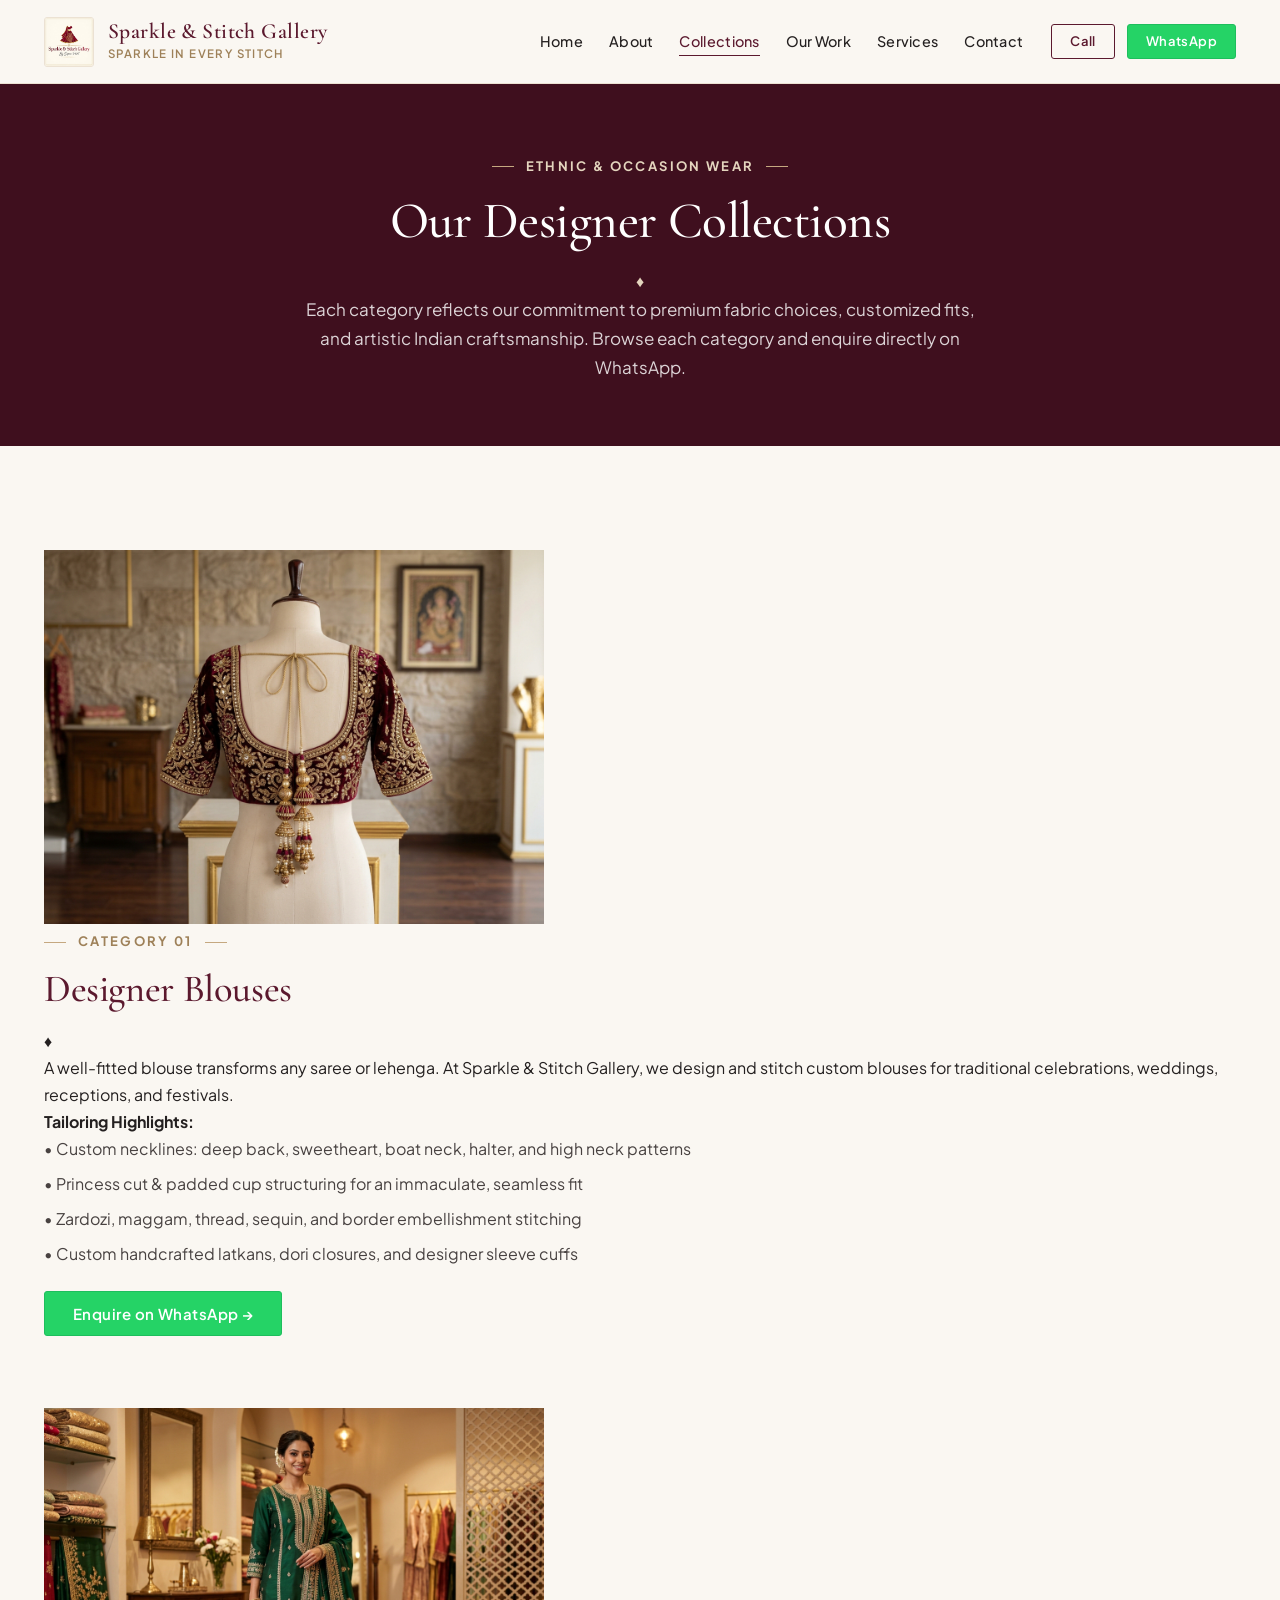
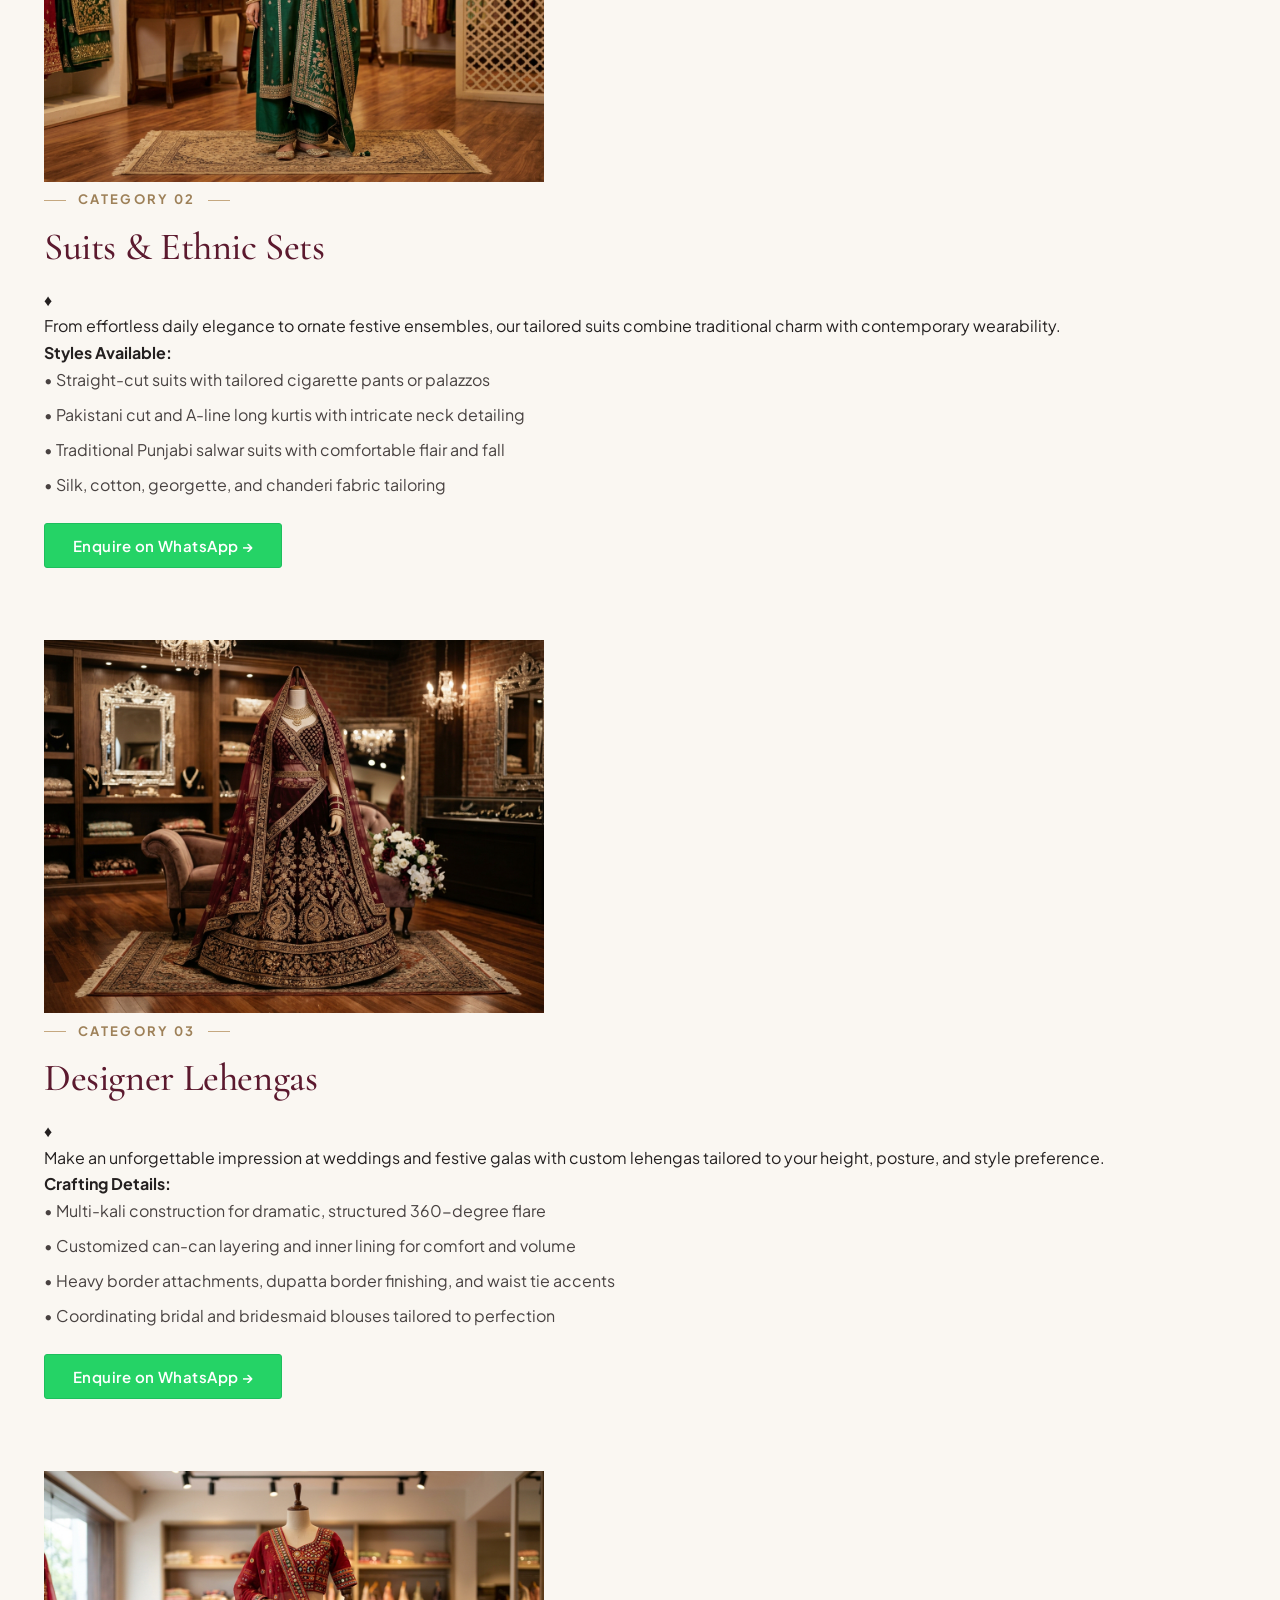
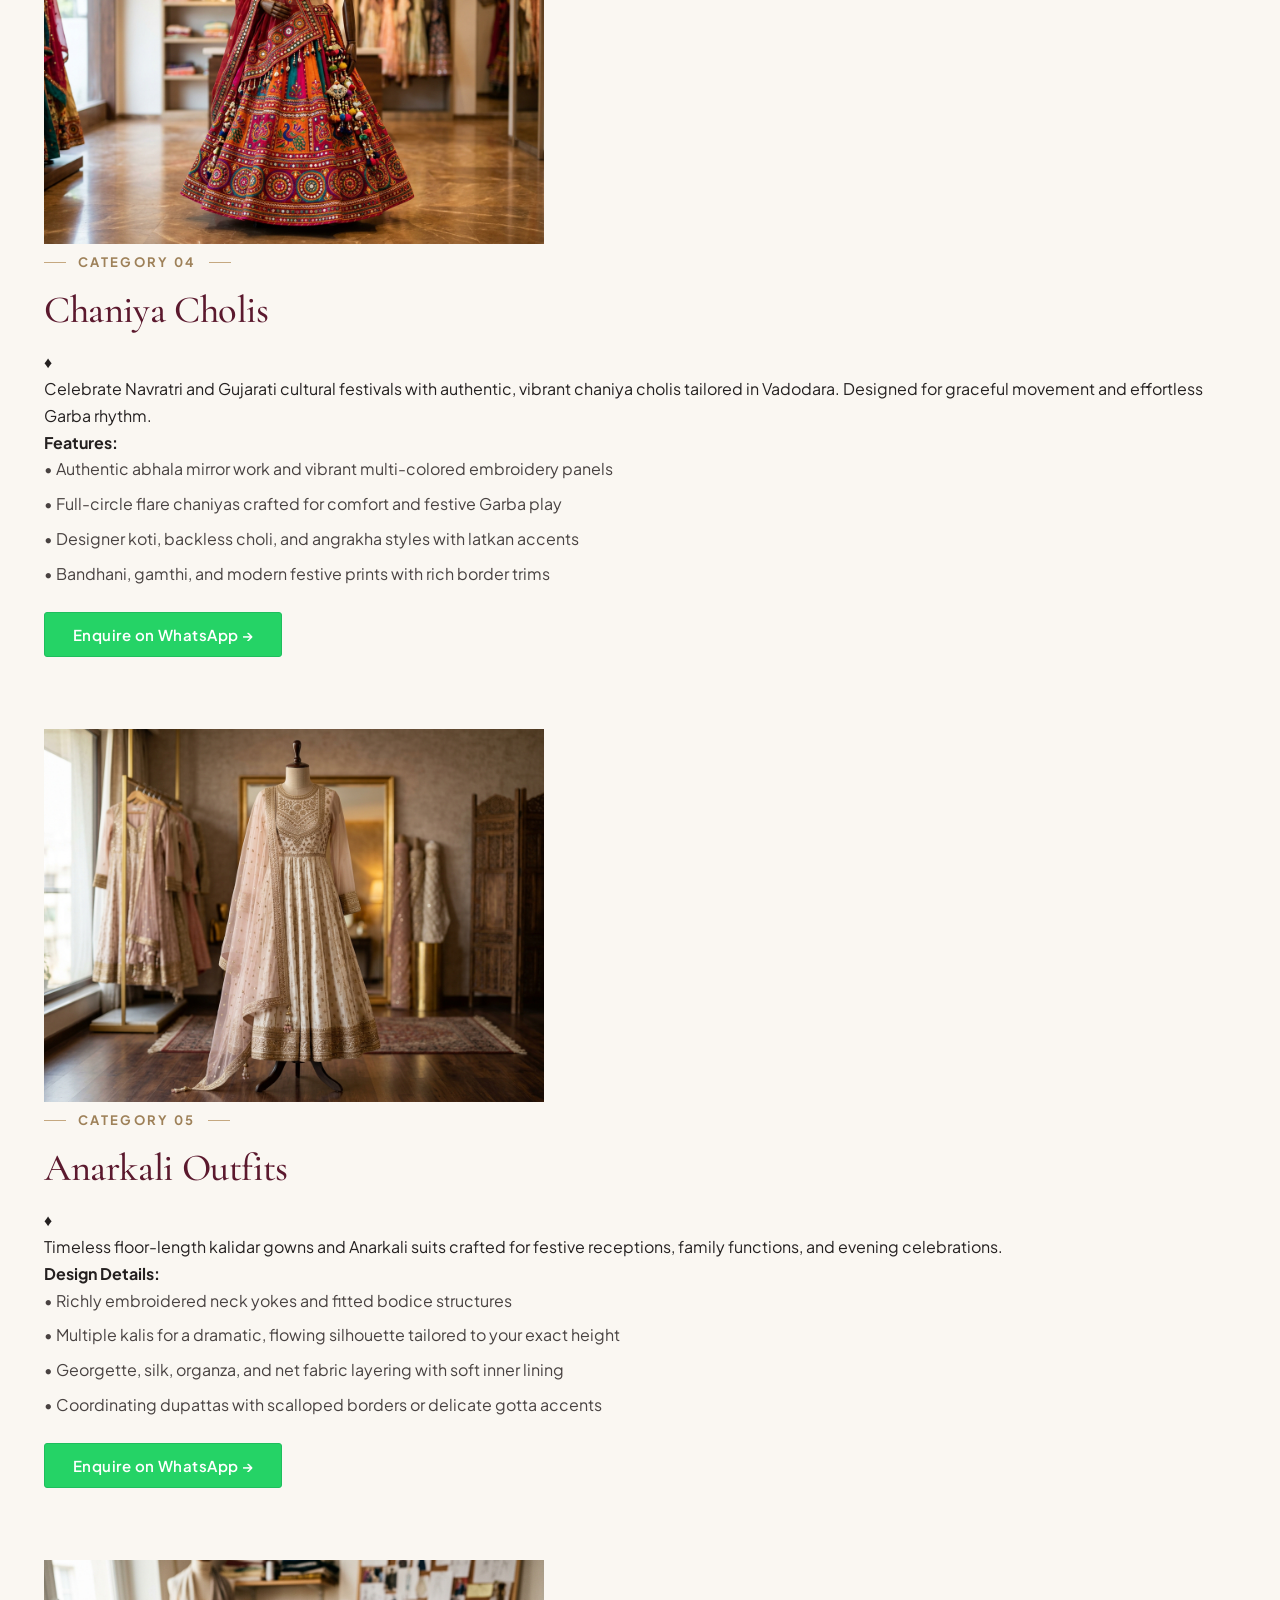
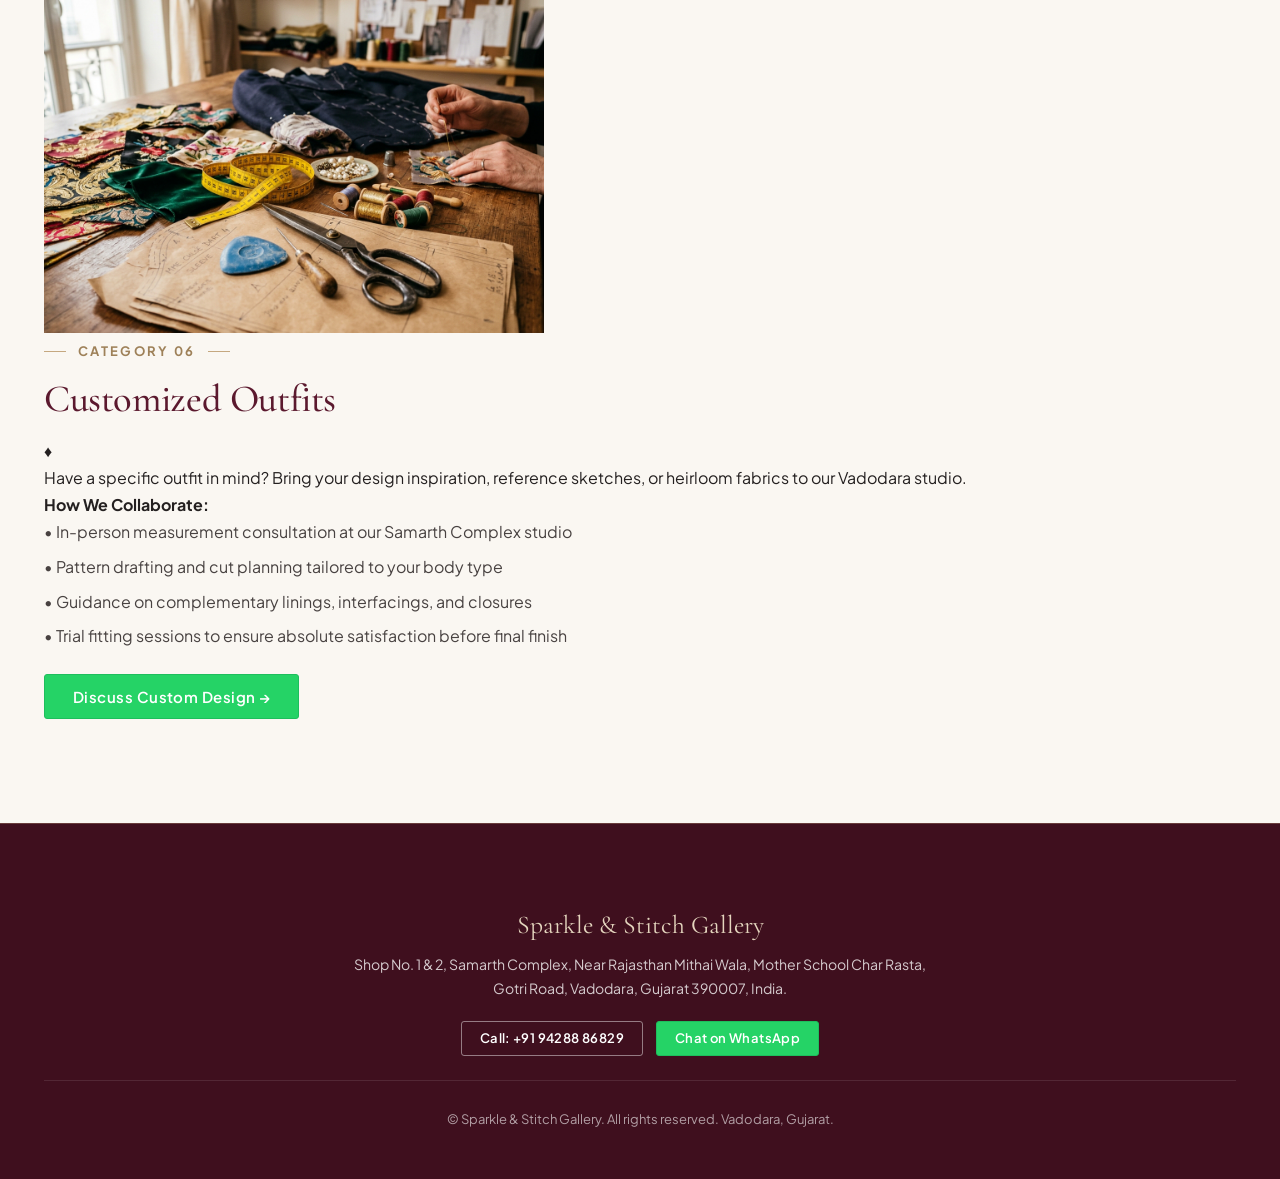
==== commit 7d2e6066: "Add files via upload" ====
--- a/collections.html
+++ b/collections.html
@@ -25,7 +25,7 @@
         <img src="assets/images/sparkle_and_stitch_logo.jpg" alt="Sparkle &amp; Stitch Gallery Logo" class="brand-logo-img" width="52" height="52" />
         <div class="brand-text">
           <span class="brand-title">Sparkle &amp; Stitch Gallery</span>
-          <span class="brand-subtitle">Fashion Studio &bull; Vadodara</span>
+          <span class="brand-tagline-sub">Sparkle in Every Stitch</span>
         </div>
       </a>
 
@@ -34,10 +34,8 @@
           <li><a href="index.html#home" class="nav-item-link">Home</a></li>
           <li><a href="index.html#about" class="nav-item-link">About</a></li>
           <li><a href="collections.html" class="nav-item-link active">Collections</a></li>
-          <li><a href="custom-stitching.html" class="nav-item-link">Custom Stitching</a></li>
-          <li><a href="gallery.html" class="nav-item-link">Gallery</a></li>
-          <li><a href="index.html#reviews" class="nav-item-link">Reviews</a></li>
-          <li><a href="index.html#faq" class="nav-item-link">FAQ</a></li>
+          <li><a href="gallery.html" class="nav-item-link">Our Work</a></li>
+          <li><a href="custom-stitching.html" class="nav-item-link">Services</a></li>
           <li><a href="contact.html" class="nav-item-link">Contact</a></li>
         </ul>
         <div class="nav-actions">
@@ -60,9 +58,8 @@
       <li><a href="index.html#home" class="mobile-nav-link">Home</a></li>
       <li><a href="index.html#about" class="mobile-nav-link">About the Boutique</a></li>
       <li><a href="collections.html" class="mobile-nav-link active">Our Collections</a></li>
-      <li><a href="custom-stitching.html" class="mobile-nav-link">Custom Stitching &amp; Services</a></li>
-      <li><a href="gallery.html" class="mobile-nav-link">Fashion Gallery</a></li>
-      <li><a href="index.html#reviews" class="mobile-nav-link">Customer Reviews</a></li>
+      <li><a href="gallery.html" class="mobile-nav-link">Our Work (Gallery)</a></li>
+      <li><a href="custom-stitching.html" class="mobile-nav-link">Services</a></li>
       <li><a href="contact.html" class="mobile-nav-link">Contact &amp; Studio Location</a></li>
     </ul>
     <div class="mobile-drawer-footer">
--- a/assets/css/style.css
+++ b/assets/css/style.css
@@ -1,49 +1,64 @@
 /* ==========================================================================
-   Sparkle & Stitch Gallery — Boutique Luxury Design System
-   Color Palette: Warm Ivory, Soft Beige, Deep Burgundy, Charcoal, Muted Gold
+   Sparkle & Stitch Gallery — Editorial Fashion Boutique Design System
+   Palette: Warm Ivory, Soft Blush Pink, Deep Burgundy, Champagne Gold, Charcoal
    ========================================================================== */
 
 /* --------------------------------------------------------------------------
-   1. CSS Custom Properties & Design Tokens
+   1. Design Tokens & CSS Custom Properties
    -------------------------------------------------------------------------- */
 :root {
+  /* Warm Ivory / Cream Backgrounds */
   --color-ivory: #FAF7F2;
-  --color-ivory-warm: #F4EFE6;
-  --color-beige: #E8DCCB;
-  --color-beige-light: #F6F1EA;
-  --color-burgundy: #651F35;
-  --color-burgundy-dark: #471323;
-  --color-burgundy-light: #832C47;
-  --color-gold: #B69A65;
-  --color-gold-dark: #937B4C;
-  --color-gold-light: #DFCEAC;
-  --color-gold-pale: #F8F4EC;
-  --color-charcoal: #292525;
-  --color-charcoal-light: #484140;
-  --color-gray-muted: #6B6462;
-  --color-gray-light: #F0ECE6;
+  --color-cream: #F8F4ED;
+  --color-ivory-warm: #F3ECE1;
   --color-white: #FFFFFF;
+
+  /* Soft Blush Pink Accents */
+  --color-blush: #F7ECEC;
+  --color-blush-tint: #FAF2F2;
+  --color-blush-border: #E8D4D4;
+  --color-blush-muted: #DDBDBD;
+
+  /* Deep Burgundy & Wine */
+  --color-burgundy: #5B192E;
+  --color-burgundy-dark: #3F0F1E;
+  --color-burgundy-rich: #651F35;
+  --color-burgundy-light: #7A243F;
+
+  /* Champagne Gold Accents */
+  --color-gold: #C5A880;
+  --color-gold-dark: #9E8159;
+  --color-gold-light: #E4D5BE;
+  --color-gold-pale: #FBF7F0;
+
+  /* Dark Charcoal & Muted Tones */
+  --color-charcoal: #242020;
+  --color-charcoal-light: #484241;
+  --color-gray-muted: #6E6866;
+  --color-gray-light: #F0EBE5;
+
+  /* Subtle Borders & Dividers */
+  --color-border: rgba(197, 168, 128, 0.28);
+  --color-border-subtle: rgba(36, 32, 32, 0.08);
+
+  /* Conversion WhatsApp */
   --color-whatsapp: #25D366;
   --color-whatsapp-dark: #1EBE5D;
-
-  --color-border: rgba(182, 154, 101, 0.28);
-  --color-border-subtle: rgba(41, 37, 37, 0.08);
 
   /* Typography */
   --font-serif: 'Cormorant Garamond', 'Playfair Display', Didot, Garamond, Georgia, serif;
   --font-sans: 'Plus Jakarta Sans', -apple-system, BlinkMacSystemFont, 'Segoe UI', Roboto, Helvetica, Arial, sans-serif;
 
-  /* Shadows */
-  --shadow-sm: 0 2px 8px rgba(41, 37, 37, 0.04);
-  --shadow-md: 0 8px 24px rgba(41, 37, 37, 0.07);
-  --shadow-lg: 0 16px 40px rgba(41, 37, 37, 0.1);
-  --shadow-gold: 0 6px 20px rgba(182, 154, 101, 0.22);
-  --shadow-burgundy: 0 8px 24px rgba(101, 31, 53, 0.25);
+  /* Shadows (Restrained, Editorial) */
+  --shadow-sm: 0 2px 8px rgba(36, 32, 32, 0.04);
+  --shadow-md: 0 8px 24px rgba(36, 32, 32, 0.06);
+  --shadow-lg: 0 16px 40px rgba(36, 32, 32, 0.08);
+  --shadow-burgundy: 0 8px 24px rgba(91, 25, 46, 0.22);
 
   /* Radius */
-  --radius-sm: 4px;
-  --radius-md: 8px;
-  --radius-lg: 16px;
+  --radius-sm: 3px;
+  --radius-md: 6px;
+  --radius-lg: 12px;
   --radius-full: 9999px;
 
   /* Layout */
@@ -54,7 +69,7 @@
 }
 
 /* --------------------------------------------------------------------------
-   2. Reset & Base Styles
+   2. Reset & Base Typography
    -------------------------------------------------------------------------- */
 *, *::before, *::after {
   box-sizing: border-box;
@@ -73,7 +88,7 @@
   font-family: var(--font-sans);
   background-color: var(--color-ivory);
   color: var(--color-charcoal);
-  line-height: 1.65;
+  line-height: 1.68;
   font-weight: 400;
   overflow-x: hidden;
   position: relative;
@@ -136,40 +151,43 @@
   padding-right: 24px;
 }
 
-/* Section Common Spacing */
+/* Section Spacing */
 .section {
-  padding-top: 96px;
-  padding-bottom: 96px;
+  padding-top: 104px;
+  padding-bottom: 104px;
   position: relative;
 }
 
 .section-alt {
-  background-color: var(--color-ivory-warm);
+  background-color: var(--color-cream);
+}
+
+.section-blush {
+  background-color: var(--color-blush-tint);
 }
 
 .section-burgundy {
-  background-color: var(--color-burgundy);
+  background-color: var(--color-burgundy-dark);
   color: var(--color-white);
 }
 
-/* Section Header Editorial Presentation */
+/* Editorial Section Header */
 .section-header {
   text-align: center;
-  max-width: 760px;
-  margin: 0 auto 56px auto;
+  max-width: 740px;
+  margin: 0 auto 60px auto;
 }
 
 .section-eyebrow {
   display: inline-flex;
   align-items: center;
-  gap: 10px;
-  font-family: var(--font-sans);
+  gap: 12px;
   font-size: 0.8125rem;
-  letter-spacing: 0.16em;
+  letter-spacing: 0.18em;
   text-transform: uppercase;
   color: var(--color-gold-dark);
   font-weight: 700;
-  margin-bottom: 12px;
+  margin-bottom: 14px;
 }
 
 .section-burgundy .section-eyebrow {
@@ -180,16 +198,16 @@
 .section-eyebrow::after {
   content: "";
   display: inline-block;
-  width: 24px;
+  width: 22px;
   height: 1px;
   background-color: var(--color-gold);
 }
 
 .section-title {
   font-family: var(--font-serif);
-  font-size: clamp(2.1rem, 4vw, 3.1rem);
+  font-size: clamp(2.2rem, 4.2vw, 3.2rem);
   font-weight: 500;
-  line-height: 1.2;
+  line-height: 1.18;
   color: var(--color-burgundy);
   letter-spacing: -0.01em;
   margin-bottom: 16px;
@@ -202,26 +220,27 @@
 .section-description {
   font-size: 1.0625rem;
   color: var(--color-gray-muted);
-  line-height: 1.7;
+  line-height: 1.72;
 }
 
 .section-burgundy .section-description {
-  color: rgba(255, 255, 255, 0.85);
-}
-
-/* Decorative Divider Ornament */
-.boutique-ornament {
+  color: rgba(255, 255, 255, 0.82);
+}
+
+/* Thin Divider */
+.editorial-divider {
   display: flex;
   align-items: center;
   justify-content: center;
-  gap: 14px;
-  margin: 18px 0 24px 0;
+  gap: 12px;
+  margin: 16px 0 22px 0;
   color: var(--color-gold);
-}
-.boutique-ornament::before,
-.boutique-ornament::after {
+  font-size: 0.85rem;
+}
+.editorial-divider::before,
+.editorial-divider::after {
   content: "";
-  width: 48px;
+  width: 44px;
   height: 1px;
   background-color: var(--color-border);
 }
@@ -243,7 +262,6 @@
   transition: all var(--transition-normal);
   cursor: pointer;
   position: relative;
-  overflow: hidden;
   line-height: 1;
 }
 
@@ -266,7 +284,7 @@
   border: 1px solid var(--color-burgundy);
 }
 .btn-secondary:hover, .btn-secondary:focus-visible {
-  background-color: rgba(101, 31, 53, 0.06);
+  background-color: rgba(91, 25, 46, 0.05);
   color: var(--color-burgundy-dark);
   transform: translateY(-2px);
 }
@@ -279,25 +297,24 @@
 .btn-gold:hover, .btn-gold:focus-visible {
   background-color: var(--color-gold-dark);
   border-color: var(--color-gold-dark);
-  box-shadow: var(--shadow-gold);
   transform: translateY(-2px);
 }
 
 .btn-whatsapp {
-  background-color: #25D366;
+  background-color: var(--color-whatsapp);
   color: var(--color-white);
-  border: 1px solid #20BD5A;
+  border: 1px solid var(--color-whatsapp-dark);
 }
 .btn-whatsapp:hover, .btn-whatsapp:focus-visible {
-  background-color: #1EBE5D;
-  box-shadow: 0 6px 18px rgba(37, 211, 102, 0.3);
+  background-color: var(--color-whatsapp-dark);
+  box-shadow: 0 6px 18px rgba(37, 211, 102, 0.28);
   transform: translateY(-2px);
 }
 
 .btn-outline-white {
   background-color: transparent;
   color: var(--color-white);
-  border: 1px solid rgba(255, 255, 255, 0.5);
+  border: 1px solid rgba(255, 255, 255, 0.45);
 }
 .btn-outline-white:hover, .btn-outline-white:focus-visible {
   background-color: var(--color-white);
@@ -311,14 +328,14 @@
 }
 
 .btn-icon {
-  width: 18px;
-  height: 18px;
+  width: 17px;
+  height: 17px;
   flex-shrink: 0;
   fill: currentColor;
 }
 
 /* --------------------------------------------------------------------------
-   4. Site Header & Navigation
+   4. Header & Navigation
    -------------------------------------------------------------------------- */
 .site-header {
   position: sticky;
@@ -326,9 +343,9 @@
   left: 0;
   width: 100%;
   height: var(--header-height);
-  background-color: rgba(250, 247, 242, 0.95);
-  backdrop-filter: blur(12px);
-  -webkit-backdrop-filter: blur(12px);
+  background-color: rgba(250, 247, 242, 0.94);
+  backdrop-filter: blur(10px);
+  -webkit-backdrop-filter: blur(10px);
   border-bottom: 1px solid var(--color-border);
   z-index: 1000;
   transition: background-color var(--transition-normal), box-shadow var(--transition-normal);
@@ -346,7 +363,6 @@
   height: 100%;
 }
 
-/* Brand Logo */
 .brand-link {
   display: flex;
   align-items: center;
@@ -355,12 +371,11 @@
 }
 
 .brand-logo-img {
-  width: 52px;
-  height: 52px;
+  width: 50px;
+  height: 50px;
   border-radius: var(--radius-sm);
   object-fit: cover;
   border: 1px solid var(--color-border);
-  box-shadow: var(--shadow-sm);
 }
 
 .brand-text {
@@ -370,14 +385,14 @@
 
 .brand-title {
   font-family: var(--font-serif);
-  font-size: 1.375rem;
+  font-size: 1.35rem;
   font-weight: 600;
   color: var(--color-burgundy);
   letter-spacing: 0.02em;
   line-height: 1.15;
 }
 
-.brand-subtitle {
+.brand-tagline-sub {
   font-size: 0.72rem;
   letter-spacing: 0.12em;
   text-transform: uppercase;
@@ -385,7 +400,6 @@
   font-weight: 600;
 }
 
-/* Desktop Navigation Menu */
 .desktop-nav {
   display: none;
 }
@@ -394,14 +408,14 @@
   .desktop-nav {
     display: flex;
     align-items: center;
-    gap: 32px;
+    gap: 28px;
   }
 }
 
 .nav-list {
   display: flex;
   align-items: center;
-  gap: 28px;
+  gap: 26px;
 }
 
 .nav-item-link {
@@ -438,10 +452,9 @@
 .nav-actions {
   display: flex;
   align-items: center;
-  gap: 14px;
-}
-
-/* Mobile Hamburger Toggle */
+  gap: 12px;
+}
+
 .mobile-toggle {
   display: flex;
   flex-direction: column;
@@ -452,7 +465,6 @@
   padding: 10px;
   cursor: pointer;
   border-radius: var(--radius-sm);
-  transition: background-color var(--transition-fast);
 }
 
 @media (min-width: 992px) {
@@ -479,7 +491,6 @@
   transform: translateY(-7px) rotate(-45deg);
 }
 
-/* Mobile Navigation Drawer */
 .mobile-drawer {
   position: fixed;
   top: var(--header-height);
@@ -505,7 +516,7 @@
 .mobile-nav-list {
   display: flex;
   flex-direction: column;
-  gap: 20px;
+  gap: 18px;
 }
 
 .mobile-nav-link {
@@ -514,35 +525,35 @@
   color: var(--color-charcoal);
   font-weight: 500;
   display: block;
-  padding-bottom: 10px;
+  padding-bottom: 8px;
   border-bottom: 1px solid var(--color-border-subtle);
 }
 
 .mobile-nav-link:hover,
 .mobile-nav-link.active {
   color: var(--color-burgundy);
-  padding-left: 8px;
+  padding-left: 6px;
 }
 
 .mobile-drawer-footer {
   margin-top: 36px;
   display: flex;
   flex-direction: column;
-  gap: 14px;
+  gap: 12px;
 }
 
 /* --------------------------------------------------------------------------
-   5. Hero Section
+   5. Hero Section (Editorial Asymmetric Layout)
    -------------------------------------------------------------------------- */
-.hero-section {
-  padding-top: 50px;
-  padding-bottom: 80px;
-  background: radial-gradient(circle at 80% 20%, rgba(232, 220, 203, 0.45) 0%, rgba(250, 247, 242, 1) 70%);
+.hero-editorial {
+  padding-top: 56px;
+  padding-bottom: 84px;
+  background: linear-gradient(135deg, #FAF7F2 0%, #F8F4ED 60%, #F5ECEC 100%);
   position: relative;
   overflow: hidden;
 }
 
-.hero-grid {
+.hero-editorial-grid {
   display: grid;
   grid-template-columns: 1fr;
   gap: 48px;
@@ -550,131 +561,98 @@
 }
 
 @media (min-width: 992px) {
-  .hero-grid {
-    grid-template-columns: 1.05fr 0.95fr;
-    gap: 60px;
-  }
-}
-
-.hero-content {
+  .hero-editorial-grid {
+    grid-template-columns: 1.08fr 0.92fr;
+    gap: 64px;
+  }
+}
+
+.hero-editorial-content {
   max-width: 620px;
 }
 
-.hero-eyebrow {
+.hero-location-tag {
   display: inline-flex;
   align-items: center;
   gap: 8px;
   font-size: 0.8125rem;
-  letter-spacing: 0.15em;
+  letter-spacing: 0.16em;
   text-transform: uppercase;
   color: var(--color-gold-dark);
   font-weight: 700;
   margin-bottom: 18px;
-  background: rgba(182, 154, 101, 0.12);
+  background: var(--color-blush);
+  border: 1px solid var(--color-blush-border);
   padding: 6px 14px;
   border-radius: var(--radius-full);
 }
 
-.hero-eyebrow-dot {
-  width: 7px;
-  height: 7px;
+.hero-location-dot {
+  width: 6px;
+  height: 6px;
   border-radius: 50%;
   background-color: var(--color-burgundy);
 }
 
-.hero-title {
+.hero-headline {
   font-family: var(--font-serif);
-  font-size: clamp(2.5rem, 5vw, 3.8rem);
+  font-size: clamp(2.6rem, 5.2vw, 4rem);
   font-weight: 500;
-  line-height: 1.15;
+  line-height: 1.14;
   color: var(--color-burgundy);
   letter-spacing: -0.015em;
   margin-bottom: 22px;
 }
 
-.hero-title-italic {
+.hero-headline-italic {
   font-style: italic;
   font-weight: 400;
   color: var(--color-gold-dark);
 }
 
-.hero-subtitle {
+.hero-supporting-text {
   font-size: 1.125rem;
   color: var(--color-charcoal-light);
-  line-height: 1.75;
+  line-height: 1.76;
   margin-bottom: 36px;
 }
 
-.hero-actions {
+.hero-cta-group {
   display: flex;
   flex-wrap: wrap;
   gap: 16px;
   margin-bottom: 44px;
 }
 
-.hero-highlights {
-  display: grid;
-  grid-template-columns: repeat(2, 1fr);
-  gap: 20px;
-  padding-top: 24px;
-  border-top: 1px solid var(--color-border);
-}
-
-@media (min-width: 576px) {
-  .hero-highlights {
-    grid-template-columns: repeat(4, 1fr);
-  }
-}
-
-.highlight-item {
-  display: flex;
-  flex-direction: column;
-}
-
-.highlight-label {
-  font-family: var(--font-serif);
-  font-size: 1.25rem;
-  font-weight: 600;
-  color: var(--color-burgundy);
-  line-height: 1.2;
-}
-
-.highlight-sub {
-  font-size: 0.78rem;
-  color: var(--color-gray-muted);
-  margin-top: 2px;
-}
-
-/* Hero Media Display */
-.hero-media-wrapper {
+.hero-editorial-media {
   position: relative;
 }
 
-.hero-image-frame {
+.hero-editorial-frame {
   position: relative;
-  border-radius: var(--radius-md);
+  border-radius: var(--radius-sm);
   overflow: hidden;
   box-shadow: var(--shadow-lg);
   border: 1px solid var(--color-border);
   aspect-ratio: 16 / 11;
-  background-color: var(--color-beige);
-}
-
-.hero-image {
+  background-color: var(--color-cream);
+}
+
+.hero-editorial-img {
   width: 100%;
   height: 100%;
   object-fit: cover;
   transition: transform 0.8s ease;
 }
 
-.hero-image-frame:hover .hero-image {
+.hero-editorial-frame:hover .hero-editorial-img {
   transform: scale(1.03);
 }
 
-.hero-floating-badge {
+.hero-caption-card {
   position: absolute;
-  bottom: 24px;
-  left: -20px;
+  bottom: 20px;
+  left: -18px;
   background: var(--color-white);
   padding: 16px 20px;
   border-radius: var(--radius-sm);
@@ -683,45 +661,45 @@
   display: flex;
   align-items: center;
   gap: 14px;
-  max-width: 260px;
+  max-width: 270px;
 }
 
 @media (max-width: 768px) {
-  .hero-floating-badge {
+  .hero-caption-card {
     left: 12px;
     bottom: 12px;
     padding: 10px 14px;
   }
 }
 
-.floating-badge-icon {
+.hero-caption-icon {
   width: 36px;
   height: 36px;
   border-radius: 50%;
-  background-color: var(--color-gold-pale);
-  color: var(--color-gold-dark);
+  background-color: var(--color-blush);
+  color: var(--color-burgundy);
   display: flex;
   align-items: center;
   justify-content: center;
   flex-shrink: 0;
 }
 
-.floating-badge-title {
-  font-size: 0.84rem;
+.hero-caption-title {
+  font-size: 0.85rem;
   font-weight: 700;
   color: var(--color-burgundy);
   line-height: 1.2;
 }
 
-.floating-badge-desc {
+.hero-caption-sub {
   font-size: 0.72rem;
   color: var(--color-gray-muted);
 }
 
 /* --------------------------------------------------------------------------
-   6. About Section
+   6. Brand Introduction (Crafted with Care. Created for You.)
    -------------------------------------------------------------------------- */
-.about-grid {
+.intro-grid {
   display: grid;
   grid-template-columns: 1fr;
   gap: 48px;
@@ -729,35 +707,35 @@
 }
 
 @media (min-width: 992px) {
-  .about-grid {
-    grid-template-columns: 0.9fr 1.1fr;
+  .intro-grid {
+    grid-template-columns: 0.95fr 1.05fr;
     gap: 64px;
   }
 }
 
-.about-visual {
+.intro-media-box {
   position: relative;
 }
 
-.about-card-portrait {
-  border-radius: var(--radius-md);
+.intro-portrait-frame {
+  border-radius: var(--radius-sm);
   overflow: hidden;
-  box-shadow: var(--shadow-lg);
+  box-shadow: var(--shadow-md);
   border: 1px solid var(--color-border);
   aspect-ratio: 4 / 5;
-  background-color: var(--color-beige);
-}
-
-.about-card-portrait img {
+  background-color: var(--color-cream);
+}
+
+.intro-portrait-frame img {
   width: 100%;
   height: 100%;
   object-fit: cover;
 }
 
-.about-badge-card {
+.intro-tag-box {
   position: absolute;
   top: 24px;
-  right: -24px;
+  right: -20px;
   background: var(--color-burgundy);
   color: var(--color-white);
   padding: 18px 24px;
@@ -767,79 +745,79 @@
 }
 
 @media (max-width: 768px) {
-  .about-badge-card {
-    right: 12px;
-    top: 12px;
-    padding: 12px 18px;
-  }
-}
-
-.about-badge-num {
+  .intro-tag-box {
+    right: 10px;
+    top: 10px;
+    padding: 10px 16px;
+  }
+}
+
+.intro-tag-title {
   font-family: var(--font-serif);
-  font-size: 2rem;
+  font-size: 1.8rem;
   line-height: 1;
   color: var(--color-gold-light);
   font-weight: 600;
 }
 
-.about-badge-text {
+.intro-tag-desc {
   font-size: 0.75rem;
+  letter-spacing: 0.08em;
   text-transform: uppercase;
-  letter-spacing: 0.08em;
   margin-top: 4px;
 }
 
-.about-text p {
+.intro-text p {
   margin-bottom: 20px;
   font-size: 1.0625rem;
   line-height: 1.8;
   color: var(--color-charcoal-light);
 }
 
-.about-features {
+.intro-pillars {
   display: grid;
   grid-template-columns: repeat(1, 1fr);
-  gap: 18px;
+  gap: 16px;
   margin: 32px 0;
 }
 
 @media (min-width: 576px) {
-  .about-features {
+  .intro-pillars {
     grid-template-columns: repeat(2, 1fr);
   }
 }
 
-.about-feature-box {
+.pillar-box {
   display: flex;
   gap: 14px;
   align-items: flex-start;
-  padding: 16px;
+  padding: 16px 18px;
   background: var(--color-white);
   border: 1px solid var(--color-border-subtle);
   border-radius: var(--radius-sm);
   transition: border-color var(--transition-fast);
 }
 
-.about-feature-box:hover {
+.pillar-box:hover {
   border-color: var(--color-gold);
 }
 
-.about-feature-icon {
-  width: 24px;
-  height: 24px;
+.pillar-icon {
+  width: 22px;
+  height: 22px;
   color: var(--color-burgundy);
   flex-shrink: 0;
   margin-top: 2px;
 }
 
-.about-feature-title {
+.pillar-title {
   font-family: var(--font-serif);
-  font-size: 1.125rem;
+  font-size: 1.15rem;
   color: var(--color-burgundy);
   font-weight: 600;
 }
 
-.about-feature-desc {
+.pillar-desc {
   font-size: 0.8125rem;
   color: var(--color-gray-muted);
   line-height: 1.5;
@@ -847,27 +825,27 @@
 }
 
 /* --------------------------------------------------------------------------
-   7. Collections Section
+   7. Collections (Find Your Signature Style)
    -------------------------------------------------------------------------- */
-.collections-grid {
+.collections-editorial-grid {
   display: grid;
   grid-template-columns: 1fr;
   gap: 32px;
 }
 
 @media (min-width: 640px) {
-  .collections-grid {
+  .collections-editorial-grid {
     grid-template-columns: repeat(2, 1fr);
   }
 }
 
 @media (min-width: 1024px) {
-  .collections-grid {
+  .collections-editorial-grid {
     grid-template-columns: repeat(3, 1fr);
   }
 }
 
-.collection-card {
+.collection-tile {
   background: var(--color-white);
   border-radius: var(--radius-sm);
   overflow: hidden;
@@ -878,63 +856,63 @@
   transition: transform var(--transition-normal), box-shadow var(--transition-normal), border-color var(--transition-normal);
 }
 
-.collection-card:hover {
-  transform: translateY(-6px);
-  box-shadow: var(--shadow-lg);
+.collection-tile:hover {
+  transform: translateY(-5px);
+  box-shadow: var(--shadow-md);
   border-color: var(--color-gold);
 }
 
-.collection-media {
+.collection-tile-media {
   position: relative;
   aspect-ratio: 4 / 3;
   overflow: hidden;
-  background-color: var(--color-beige-light);
-}
-
-.collection-img {
+  background-color: var(--color-cream);
+}
+
+.collection-tile-img {
   width: 100%;
   height: 100%;
   object-fit: cover;
   transition: transform 0.6s ease;
 }
 
-.collection-card:hover .collection-img {
+.collection-tile:hover .collection-tile-img {
   transform: scale(1.05);
 }
 
-.collection-badge {
+.collection-tile-badge {
   position: absolute;
   top: 14px;
   left: 14px;
   background: rgba(255, 255, 255, 0.94);
-  backdrop-filter: blur(6px);
+  backdrop-filter: blur(4px);
   color: var(--color-burgundy);
   font-size: 0.72rem;
   font-weight: 700;
   text-transform: uppercase;
-  letter-spacing: 0.1em;
-  padding: 6px 12px;
+  letter-spacing: 0.08em;
+  padding: 5px 12px;
   border-radius: var(--radius-sm);
   border: 1px solid var(--color-border);
 }
 
-.collection-body {
+.collection-tile-body {
   padding: 24px;
   display: flex;
   flex-direction: column;
   flex-grow: 1;
 }
 
-.collection-title {
+.collection-tile-title {
   font-family: var(--font-serif);
-  font-size: 1.5rem;
+  font-size: 1.45rem;
   color: var(--color-burgundy);
   font-weight: 600;
   line-height: 1.25;
-  margin-bottom: 10px;
-}
-
-.collection-desc {
+  margin-bottom: 8px;
+}
+
+.collection-tile-desc {
   font-size: 0.9rem;
   color: var(--color-gray-muted);
   line-height: 1.6;
@@ -942,155 +920,120 @@
   flex-grow: 1;
 }
 
-.collection-footer {
+.collection-tile-action {
   display: flex;
   align-items: center;
   justify-content: space-between;
-  gap: 12px;
   padding-top: 16px;
   border-top: 1px solid var(--color-border-subtle);
 }
 
 /* --------------------------------------------------------------------------
-   8. Custom Stitching Services Section
+   8. Hand Embroidery & Creative Work (The Beauty Is in the Details.)
    -------------------------------------------------------------------------- */
-.services-grid {
+.embroidery-showcase {
+  background: linear-gradient(to bottom, var(--color-ivory), var(--color-blush-tint));
+}
+
+.embroidery-grid {
   display: grid;
   grid-template-columns: 1fr;
-  gap: 28px;
-}
-
-@media (min-width: 640px) {
-  .services-grid {
-    grid-template-columns: repeat(2, 1fr);
-  }
-}
-
-@media (min-width: 1024px) {
-  .services-grid {
-    grid-template-columns: repeat(3, 1fr);
-  }
-}
-
-.service-card {
-  background: var(--color-white);
-  border-radius: var(--radius-sm);
-  padding: 28px;
+  gap: 48px;
+  align-items: center;
+}
+
+@media (min-width: 992px) {
+  .embroidery-grid {
+    grid-template-columns: 1.05fr 0.95fr;
+    gap: 60px;
+  }
+}
+
+.embroidery-media-frame {
+  position: relative;
+  border-radius: var(--radius-sm);
+  overflow: hidden;
+  box-shadow: var(--shadow-md);
   border: 1px solid var(--color-border);
-  box-shadow: var(--shadow-sm);
+  aspect-ratio: 4 / 3;
+  background-color: var(--color-cream);
+}
+
+.embroidery-media-frame img {
+  width: 100%;
+  height: 100%;
+  object-fit: cover;
+  transition: transform 0.6s ease;
+}
+
+.embroidery-media-frame:hover img {
+  transform: scale(1.04);
+}
+
+.embroidery-card-badge {
+  position: absolute;
+  bottom: 20px;
+  right: 20px;
+  background: rgba(91, 25, 46, 0.94);
+  color: var(--color-gold-light);
+  padding: 10px 18px;
+  border-radius: var(--radius-sm);
+  font-family: var(--font-serif);
+  font-size: 0.95rem;
+  letter-spacing: 0.04em;
+}
+
+.embroidery-text p {
+  font-size: 1.0625rem;
+  line-height: 1.78;
+  color: var(--color-charcoal-light);
+  margin-bottom: 20px;
+}
+
+.embroidery-details-list {
   display: flex;
   flex-direction: column;
-  position: relative;
-  transition: all var(--transition-normal);
-}
-
-.service-card:hover {
-  transform: translateY(-4px);
-  box-shadow: var(--shadow-md);
-  border-color: var(--color-gold);
-}
-
-.service-icon-box {
-  width: 48px;
-  height: 48px;
-  border-radius: var(--radius-sm);
-  background-color: var(--color-gold-pale);
-  color: var(--color-burgundy);
-  display: flex;
-  align-items: center;
-  justify-content: center;
-  margin-bottom: 20px;
-}
-
-.service-icon-box svg {
-  width: 24px;
-  height: 24px;
-}
-
-.service-title {
-  font-family: var(--font-serif);
-  font-size: 1.35rem;
-  color: var(--color-burgundy);
+  gap: 14px;
+  margin: 28px 0;
+}
+
+.embroidery-detail-item {
+  display: flex;
+  align-items: flex-start;
+  gap: 12px;
+}
+
+.embroidery-detail-dot {
+  width: 8px;
+  height: 8px;
+  border-radius: 50%;
+  background-color: var(--color-gold);
+  margin-top: 8px;
+  flex-shrink: 0;
+}
+
+.embroidery-detail-title {
   font-weight: 600;
-  margin-bottom: 10px;
-  line-height: 1.3;
-}
-
-.service-desc {
-  font-size: 0.9rem;
-  color: var(--color-gray-muted);
-  line-height: 1.6;
-  margin-bottom: 22px;
-  flex-grow: 1;
-}
-
-.service-link {
-  display: inline-flex;
-  align-items: center;
-  gap: 8px;
-  font-size: 0.875rem;
-  font-weight: 600;
-  color: var(--color-burgundy);
-  transition: gap var(--transition-fast), color var(--transition-fast);
-}
-
-.service-link:hover {
-  color: var(--color-gold-dark);
-  gap: 12px;
-}
-
-/* Service Consultation Callout Box */
-.service-callout {
-  margin-top: 56px;
-  background: var(--color-white);
-  border: 1px solid var(--color-border);
-  border-radius: var(--radius-md);
-  padding: 36px;
-  display: flex;
-  flex-direction: column;
-  align-items: center;
-  text-align: center;
-  gap: 20px;
-  box-shadow: var(--shadow-md);
-}
-
-@media (min-width: 768px) {
-  .service-callout {
-    flex-direction: row;
-    justify-content: space-between;
-    text-align: left;
-  }
-}
-
-.service-callout-text h3 {
-  font-family: var(--font-serif);
-  font-size: 1.65rem;
-  color: var(--color-burgundy);
-  margin-bottom: 6px;
-}
-
-.service-callout-text p {
-  color: var(--color-gray-muted);
-  font-size: 0.95rem;
+  color: var(--color-burgundy);
 }
 
 /* --------------------------------------------------------------------------
-   9. Visual Lookbook & Gallery Section
+   9. Our Work & Fashion Gallery (A Gallery of Ideas & Creations)
    -------------------------------------------------------------------------- */
 .gallery-filters {
   display: flex;
   flex-wrap: wrap;
   justify-content: center;
-  gap: 10px;
+  gap: 8px;
   margin-bottom: 40px;
 }
 
 .gallery-filter-btn {
-  padding: 10px 20px;
+  padding: 9px 18px;
   border-radius: var(--radius-full);
   font-size: 0.84rem;
   font-weight: 600;
-  letter-spacing: 0.04em;
+  letter-spacing: 0.03em;
   background: var(--color-white);
   color: var(--color-charcoal);
   border: 1px solid var(--color-border);
@@ -1102,24 +1045,23 @@
   background: var(--color-burgundy);
   color: var(--color-white);
   border-color: var(--color-burgundy);
-  box-shadow: var(--shadow-sm);
-}
-
-.gallery-grid {
+}
+
+.gallery-editorial-grid {
   display: grid;
   grid-template-columns: 1fr;
-  gap: 24px;
+  gap: 22px;
 }
 
 @media (min-width: 576px) {
-  .gallery-grid {
+  .gallery-editorial-grid {
     grid-template-columns: repeat(2, 1fr);
   }
 }
 
 @media (min-width: 992px) {
-  .gallery-grid {
-    grid-template-columns: repeat(4, 1fr);
+  .gallery-editorial-grid {
+    grid-template-columns: repeat(3, 1fr);
   }
 }
 
@@ -1129,8 +1071,7 @@
   border-radius: var(--radius-sm);
   overflow: hidden;
   border: 1px solid var(--color-border);
-  box-shadow: var(--shadow-sm);
-  background: var(--color-beige-light);
+  background: var(--color-cream);
   cursor: pointer;
   transition: transform var(--transition-normal), box-shadow var(--transition-normal);
 }
@@ -1154,7 +1095,7 @@
 .gallery-overlay {
   position: absolute;
   inset: 0;
-  background: linear-gradient(to top, rgba(71, 19, 35, 0.92) 0%, rgba(71, 19, 35, 0.2) 60%, transparent 100%);
+  background: linear-gradient(to top, rgba(63, 15, 30, 0.94) 0%, rgba(63, 15, 30, 0.25) 60%, transparent 100%);
   display: flex;
   flex-direction: column;
   justify-content: flex-end;
@@ -1181,19 +1122,14 @@
   font-size: 1.15rem;
   color: var(--color-white);
   line-height: 1.25;
-  margin: 4px 0 12px 0;
-}
-
-.gallery-item-actions {
-  display: flex;
-  gap: 8px;
+  margin: 4px 0 10px 0;
 }
 
 /* Lightbox Modal */
 .lightbox-modal {
   position: fixed;
   inset: 0;
-  background: rgba(41, 37, 37, 0.94);
+  background: rgba(36, 32, 32, 0.94);
   backdrop-filter: blur(8px);
   z-index: 2000;
   display: none;
@@ -1214,7 +1150,7 @@
   display: flex;
   flex-direction: column;
   background: var(--color-white);
-  border-radius: var(--radius-md);
+  border-radius: var(--radius-sm);
   overflow: hidden;
   box-shadow: var(--shadow-lg);
   border: 1px solid var(--color-border);
@@ -1234,7 +1170,6 @@
   align-items: center;
   justify-content: center;
   overflow: hidden;
-  position: relative;
 }
 
 .lightbox-media img {
@@ -1266,7 +1201,6 @@
   justify-content: center;
   cursor: pointer;
   z-index: 10;
-  box-shadow: var(--shadow-sm);
   transition: all var(--transition-fast);
 }
 
@@ -1301,156 +1235,127 @@
 .lightbox-next-btn { right: 14px; }
 
 /* --------------------------------------------------------------------------
-   10. Customer Reviews Section
+   10. Services Section (Designed Around Your Vision)
    -------------------------------------------------------------------------- */
-.reviews-container {
-  display: flex;
-  flex-direction: column;
-  gap: 40px;
-}
-
-.reviews-badge-bar {
-  display: flex;
-  align-items: center;
-  justify-content: center;
-  gap: 16px;
+.services-editorial-grid {
+  display: grid;
+  grid-template-columns: 1fr;
+  gap: 24px;
+}
+
+@media (min-width: 640px) {
+  .services-editorial-grid {
+    grid-template-columns: repeat(2, 1fr);
+  }
+}
+
+@media (min-width: 1024px) {
+  .services-editorial-grid {
+    grid-template-columns: repeat(3, 1fr);
+  }
+}
+
+.service-card-editorial {
   background: var(--color-white);
-  padding: 16px 28px;
-  border-radius: var(--radius-full);
+  border-radius: var(--radius-sm);
+  padding: 30px;
   border: 1px solid var(--color-border);
   box-shadow: var(--shadow-sm);
-  max-width: fit-content;
-  margin: 0 auto;
-}
-
-.google-g-icon {
-  width: 22px;
-  height: 22px;
-}
-
-.reviews-badge-text {
-  font-size: 0.9rem;
-  font-weight: 600;
-  color: var(--color-charcoal);
-}
-
-.reviews-grid {
-  display: grid;
-  grid-template-columns: 1fr;
-  gap: 28px;
-}
-
-@media (min-width: 768px) {
-  .reviews-grid {
-    grid-template-columns: repeat(3, 1fr);
-  }
-}
-
-.review-card {
-  background: var(--color-white);
-  border-radius: var(--radius-md);
-  padding: 32px 28px;
-  border: 1px solid var(--color-border);
-  box-shadow: var(--shadow-sm);
   display: flex;
   flex-direction: column;
-  justify-content: space-between;
-  position: relative;
   transition: all var(--transition-normal);
 }
 
-.review-card:hover {
+.service-card-editorial:hover {
   transform: translateY(-4px);
   box-shadow: var(--shadow-md);
   border-color: var(--color-gold);
 }
 
-.review-quote-mark {
+.service-card-icon {
+  width: 44px;
+  height: 44px;
+  border-radius: var(--radius-sm);
+  background-color: var(--color-blush);
+  color: var(--color-burgundy);
+  display: flex;
+  align-items: center;
+  justify-content: center;
+  margin-bottom: 20px;
+}
+
+.service-card-icon svg {
+  width: 22px;
+  height: 22px;
+}
+
+.service-card-title {
   font-family: var(--font-serif);
-  font-size: 3.5rem;
-  line-height: 1;
-  color: var(--color-gold-light);
-  margin-bottom: -10px;
-}
-
-.review-text {
-  font-size: 1.05rem;
-  font-style: italic;
-  color: var(--color-charcoal);
-  line-height: 1.7;
-  margin-bottom: 24px;
-}
-
-.review-author-wrap {
-  display: flex;
-  align-items: center;
-  justify-content: space-between;
-  padding-top: 18px;
-  border-top: 1px solid var(--color-border-subtle);
-}
-
-.review-author-name {
-  font-family: var(--font-serif);
-  font-size: 1.15rem;
+  font-size: 1.35rem;
   color: var(--color-burgundy);
   font-weight: 600;
-}
-
-.review-verified-pill {
+  margin-bottom: 10px;
+}
+
+.service-card-desc {
+  font-size: 0.9rem;
+  color: var(--color-gray-muted);
+  line-height: 1.6;
+  margin-bottom: 22px;
+  flex-grow: 1;
+}
+
+.service-card-link {
   display: inline-flex;
   align-items: center;
-  gap: 4px;
-  font-size: 0.72rem;
+  gap: 8px;
+  font-size: 0.875rem;
+  font-weight: 600;
+  color: var(--color-burgundy);
+  transition: gap var(--transition-fast);
+}
+
+.service-card-link:hover {
+  gap: 12px;
   color: var(--color-gold-dark);
-  font-weight: 700;
-  text-transform: uppercase;
-  letter-spacing: 0.05em;
-}
-
-.reviews-cta-wrap {
-  text-align: center;
-  margin-top: 20px;
 }
 
 /* --------------------------------------------------------------------------
-   11. How It Works Section
+   11. Our Process (From Your Idea to Your Outfit)
    -------------------------------------------------------------------------- */
-.process-grid {
+.process-editorial-grid {
   display: grid;
   grid-template-columns: 1fr;
-  gap: 28px;
-  position: relative;
+  gap: 24px;
 }
 
 @media (min-width: 576px) {
-  .process-grid {
+  .process-editorial-grid {
     grid-template-columns: repeat(2, 1fr);
   }
 }
 
 @media (min-width: 1024px) {
-  .process-grid {
+  .process-editorial-grid {
     grid-template-columns: repeat(4, 1fr);
   }
 }
 
-.process-card {
+.process-step-box {
   background: var(--color-white);
   border-radius: var(--radius-sm);
   padding: 32px 24px;
   border: 1px solid var(--color-border);
   box-shadow: var(--shadow-sm);
-  position: relative;
   transition: all var(--transition-normal);
 }
 
-.process-card:hover {
+.process-step-box:hover {
   transform: translateY(-4px);
   border-color: var(--color-gold);
-  box-shadow: var(--shadow-md);
-}
-
-.process-num {
+}
+
+.process-step-num {
   font-family: var(--font-serif);
   font-size: 2.2rem;
   font-weight: 600;
@@ -1459,129 +1364,174 @@
   margin-bottom: 16px;
 }
 
-.process-title {
+.process-step-title {
   font-family: var(--font-serif);
-  font-size: 1.3rem;
+  font-size: 1.25rem;
   color: var(--color-burgundy);
   font-weight: 600;
   margin-bottom: 10px;
 }
 
-.process-desc {
+.process-step-desc {
   font-size: 0.88rem;
   color: var(--color-gray-muted);
   line-height: 1.6;
 }
 
 /* --------------------------------------------------------------------------
-   12. FAQ Accordion Section
+   12. Trust & Customer Reviews (Experiences That Matter)
    -------------------------------------------------------------------------- */
-.faq-list {
-  max-width: 820px;
-  margin: 0 auto;
+.reviews-grid-editorial {
+  display: grid;
+  grid-template-columns: 1fr;
+  gap: 26px;
+}
+
+@media (min-width: 768px) {
+  .reviews-grid-editorial {
+    grid-template-columns: repeat(3, 1fr);
+  }
+}
+
+.review-card-editorial {
+  background: var(--color-white);
+  border-radius: var(--radius-sm);
+  padding: 32px 26px;
+  border: 1px solid var(--color-border);
+  box-shadow: var(--shadow-sm);
   display: flex;
   flex-direction: column;
+  justify-content: space-between;
+  transition: all var(--transition-normal);
+}
+
+.review-card-editorial:hover {
+  transform: translateY(-3px);
+  border-color: var(--color-gold);
+}
+
+.review-editorial-quote {
+  font-family: var(--font-serif);
+  font-size: 3rem;
+  line-height: 1;
+  color: var(--color-gold-light);
+  margin-bottom: -10px;
+}
+
+.review-editorial-text {
+  font-size: 1.05rem;
+  font-style: italic;
+  color: var(--color-charcoal);
+  line-height: 1.7;
+  margin-bottom: 24px;
+}
+
+.review-editorial-author {
+  font-family: var(--font-serif);
+  font-size: 1.15rem;
+  color: var(--color-burgundy);
+  font-weight: 600;
+}
+
+.review-editorial-source {
+  font-size: 0.72rem;
+  color: var(--color-gold-dark);
+  font-weight: 700;
+  text-transform: uppercase;
+  letter-spacing: 0.05em;
+}
+
+/* --------------------------------------------------------------------------
+   13. Instagram Inspiration Section
+   -------------------------------------------------------------------------- */
+.insta-grid {
+  display: grid;
+  grid-template-columns: repeat(2, 1fr);
   gap: 16px;
-}
-
-.faq-item {
-  background: var(--color-white);
+  margin-top: 40px;
+}
+
+@media (min-width: 768px) {
+  .insta-grid {
+    grid-template-columns: repeat(4, 1fr);
+    gap: 20px;
+  }
+}
+
+.insta-tile {
+  position: relative;
+  aspect-ratio: 1 / 1;
+  border-radius: var(--radius-sm);
+  overflow: hidden;
   border: 1px solid var(--color-border);
-  border-radius: var(--radius-sm);
-  overflow: hidden;
-  box-shadow: var(--shadow-sm);
-  transition: border-color var(--transition-fast);
-}
-
-.faq-item:hover {
-  border-color: var(--color-gold);
-}
-
-.faq-button {
+  display: block;
+}
+
+.insta-tile img {
   width: 100%;
-  padding: 22px 24px;
-  display: flex;
-  align-items: center;
-  justify-content: space-between;
-  gap: 16px;
-  text-align: left;
-  font-family: var(--font-serif);
-  font-size: 1.25rem;
-  font-weight: 600;
-  color: var(--color-burgundy);
-  cursor: pointer;
-}
-
-.faq-chevron {
-  width: 20px;
-  height: 20px;
-  flex-shrink: 0;
-  color: var(--color-gold-dark);
-  transition: transform var(--transition-normal);
-}
-
-.faq-button[aria-expanded="true"] .faq-chevron {
-  transform: rotate(180deg);
-}
-
-.faq-content {
-  padding: 0 24px 22px 24px;
-  display: none;
-  font-size: 0.95rem;
-  color: var(--color-charcoal-light);
-  line-height: 1.7;
-  border-top: 1px dashed var(--color-border-subtle);
-  padding-top: 16px;
-}
-
-.faq-content.open {
-  display: block;
+  height: 100%;
+  object-fit: cover;
+  transition: transform 0.6s ease;
+}
+
+.insta-tile:hover img {
+  transform: scale(1.06);
+}
+
+.insta-overlay {
+  position: absolute;
+  inset: 0;
+  background: rgba(91, 25, 46, 0.7);
+  display: flex;
+  align-items: center;
+  justify-content: center;
+  color: var(--color-white);
+  opacity: 0;
+  transition: opacity var(--transition-fast);
+}
+
+.insta-tile:hover .insta-overlay {
+  opacity: 1;
 }
 
 /* --------------------------------------------------------------------------
-   13. Contact & Location Section
+   14. Contact & WhatsApp Enquiry Builder (Validated)
    -------------------------------------------------------------------------- */
-.contact-grid {
+.contact-editorial-grid {
   display: grid;
   grid-template-columns: 1fr;
   gap: 48px;
 }
 
 @media (min-width: 992px) {
-  .contact-grid {
-    grid-template-columns: 1fr 1fr;
+  .contact-editorial-grid {
+    grid-template-columns: 0.95fr 1.05fr;
     gap: 60px;
   }
 }
 
-.contact-info-panel {
-  display: flex;
-  flex-direction: column;
-  gap: 28px;
-}
-
-.contact-card-box {
+.contact-card-editorial {
   background: var(--color-white);
   border-radius: var(--radius-sm);
-  padding: 28px;
+  padding: 32px;
   border: 1px solid var(--color-border);
   box-shadow: var(--shadow-sm);
 }
 
-.contact-detail-row {
+.contact-row-item {
   display: flex;
   gap: 16px;
   margin-bottom: 24px;
 }
-.contact-detail-row:last-child {
+.contact-row-item:last-child {
   margin-bottom: 0;
 }
 
-.contact-icon-bubble {
-  width: 44px;
-  height: 44px;
-  border-radius: var(--radius-sm);
-  background-color: var(--color-gold-pale);
+.contact-bubble {
+  width: 42px;
+  height: 42px;
+  border-radius: var(--radius-sm);
+  background-color: var(--color-blush);
   color: var(--color-burgundy);
   display: flex;
   align-items: center;
@@ -1589,7 +1539,7 @@
   flex-shrink: 0;
 }
 
-.contact-detail-title {
+.contact-label-small {
   font-size: 0.8125rem;
   text-transform: uppercase;
   letter-spacing: 0.08em;
@@ -1598,49 +1548,27 @@
   margin-bottom: 4px;
 }
 
-.contact-detail-value {
+.contact-value-text {
   font-size: 1rem;
   color: var(--color-charcoal);
   font-weight: 500;
   line-height: 1.5;
 }
 
-.contact-actions-bar {
-  display: flex;
-  flex-wrap: wrap;
-  gap: 12px;
-  margin-top: 24px;
-  padding-top: 20px;
-  border-top: 1px solid var(--color-border-subtle);
-}
-
-/* Custom Outfit Requirement Builder Form */
-.enquiry-builder-card {
+/* Custom Outfit Enquiry Form */
+.enquiry-form-card {
   background: var(--color-white);
-  border-radius: var(--radius-md);
+  border-radius: var(--radius-sm);
   padding: 36px;
   border: 1px solid var(--color-border);
   box-shadow: var(--shadow-md);
 }
 
-.enquiry-builder-title {
-  font-family: var(--font-serif);
-  font-size: 1.75rem;
-  color: var(--color-burgundy);
-  margin-bottom: 8px;
-}
-
-.enquiry-builder-desc {
-  font-size: 0.9rem;
-  color: var(--color-gray-muted);
-  margin-bottom: 24px;
-}
-
-.form-group {
+.form-group-editorial {
   margin-bottom: 18px;
 }
 
-.form-label {
+.form-label-editorial {
   display: block;
   font-size: 0.85rem;
   font-weight: 600;
@@ -1648,7 +1576,7 @@
   margin-bottom: 6px;
 }
 
-.form-control {
+.form-input-editorial {
   width: 100%;
   padding: 12px 14px;
   border: 1px solid var(--color-border);
@@ -1659,43 +1587,48 @@
   transition: border-color var(--transition-fast), background-color var(--transition-fast);
 }
 
-.form-control:focus {
+.form-input-editorial:focus {
   outline: none;
   border-color: var(--color-burgundy);
   background: var(--color-white);
 }
 
-textarea.form-control {
+.form-input-editorial.has-error {
+  border-color: #D32F2F;
+  background-color: #FFF8F8;
+}
+
+.form-error-msg {
+  display: none;
+  font-size: 0.78rem;
+  color: #D32F2F;
+  margin-top: 4px;
+}
+.form-error-msg.visible {
+  display: block;
+}
+
+textarea.form-input-editorial {
   resize: vertical;
-  min-height: 90px;
-}
-
-/* Map Frame */
-.map-frame-wrapper {
-  margin-top: 48px;
-  border-radius: var(--radius-md);
-  overflow: hidden;
-  border: 1px solid var(--color-border);
-  box-shadow: var(--shadow-md);
-  height: 380px;
-  background-color: var(--color-beige);
-}
-
-.map-frame-wrapper iframe {
-  width: 100%;
-  height: 100%;
-  border: none;
+  min-height: 84px;
+}
+
+.form-transparency-note {
+  font-size: 0.8rem;
+  color: var(--color-gray-muted);
+  margin-top: 12px;
+  text-align: center;
 }
 
 /* --------------------------------------------------------------------------
-   14. Site Footer
+   15. Site Footer
    -------------------------------------------------------------------------- */
 .site-footer {
   background-color: var(--color-burgundy-dark);
   color: var(--color-white);
   padding-top: 80px;
-  padding-bottom: 110px; /* spacing for mobile sticky bar */
-  border-top: 1px solid rgba(182, 154, 101, 0.3);
+  padding-bottom: 110px;
+  border-top: 1px solid rgba(197, 168, 128, 0.3);
 }
 
 @media (min-width: 768px) {
@@ -1704,7 +1637,7 @@
   }
 }
 
-.footer-grid {
+.footer-grid-editorial {
   display: grid;
   grid-template-columns: 1fr;
   gap: 48px;
@@ -1712,13 +1645,13 @@
 }
 
 @media (min-width: 576px) {
-  .footer-grid {
+  .footer-grid-editorial {
     grid-template-columns: repeat(2, 1fr);
   }
 }
 
 @media (min-width: 992px) {
-  .footer-grid {
+  .footer-grid-editorial {
     grid-template-columns: 1.3fr 0.9fr 0.9fr 1fr;
   }
 }
@@ -1727,7 +1660,15 @@
   font-family: var(--font-serif);
   font-size: 1.6rem;
   color: var(--color-gold-light);
-  margin-bottom: 12px;
+  margin-bottom: 6px;
+}
+
+.footer-brand-tagline {
+  font-size: 0.82rem;
+  letter-spacing: 0.12em;
+  text-transform: uppercase;
+  color: var(--color-gold);
+  margin-bottom: 14px;
 }
 
 .footer-brand-desc {
@@ -1794,7 +1735,7 @@
 }
 
 /* --------------------------------------------------------------------------
-   15. Sticky Mobile Action Bar
+   16. Sticky Mobile Action Bar
    -------------------------------------------------------------------------- */
 .mobile-sticky-bar {
   position: fixed;
@@ -1803,7 +1744,7 @@
   width: 100%;
   background: var(--color-white);
   border-top: 1px solid var(--color-border);
-  box-shadow: 0 -4px 16px rgba(41, 37, 37, 0.08);
+  box-shadow: 0 -4px 16px rgba(36, 32, 32, 0.08);
   padding: 10px 16px;
   display: flex;
   align-items: center;
@@ -1837,12 +1778,12 @@
 }
 
 .mobile-sticky-wa {
-  background-color: #25D366;
+  background-color: var(--color-whatsapp);
   color: var(--color-white);
 }
 
 /* --------------------------------------------------------------------------
-   16. Accessibility & Reduced Motion
+   17. Accessibility & Reduced Motion
    -------------------------------------------------------------------------- */
 :focus-visible {
   outline: 2px solid var(--color-burgundy);
